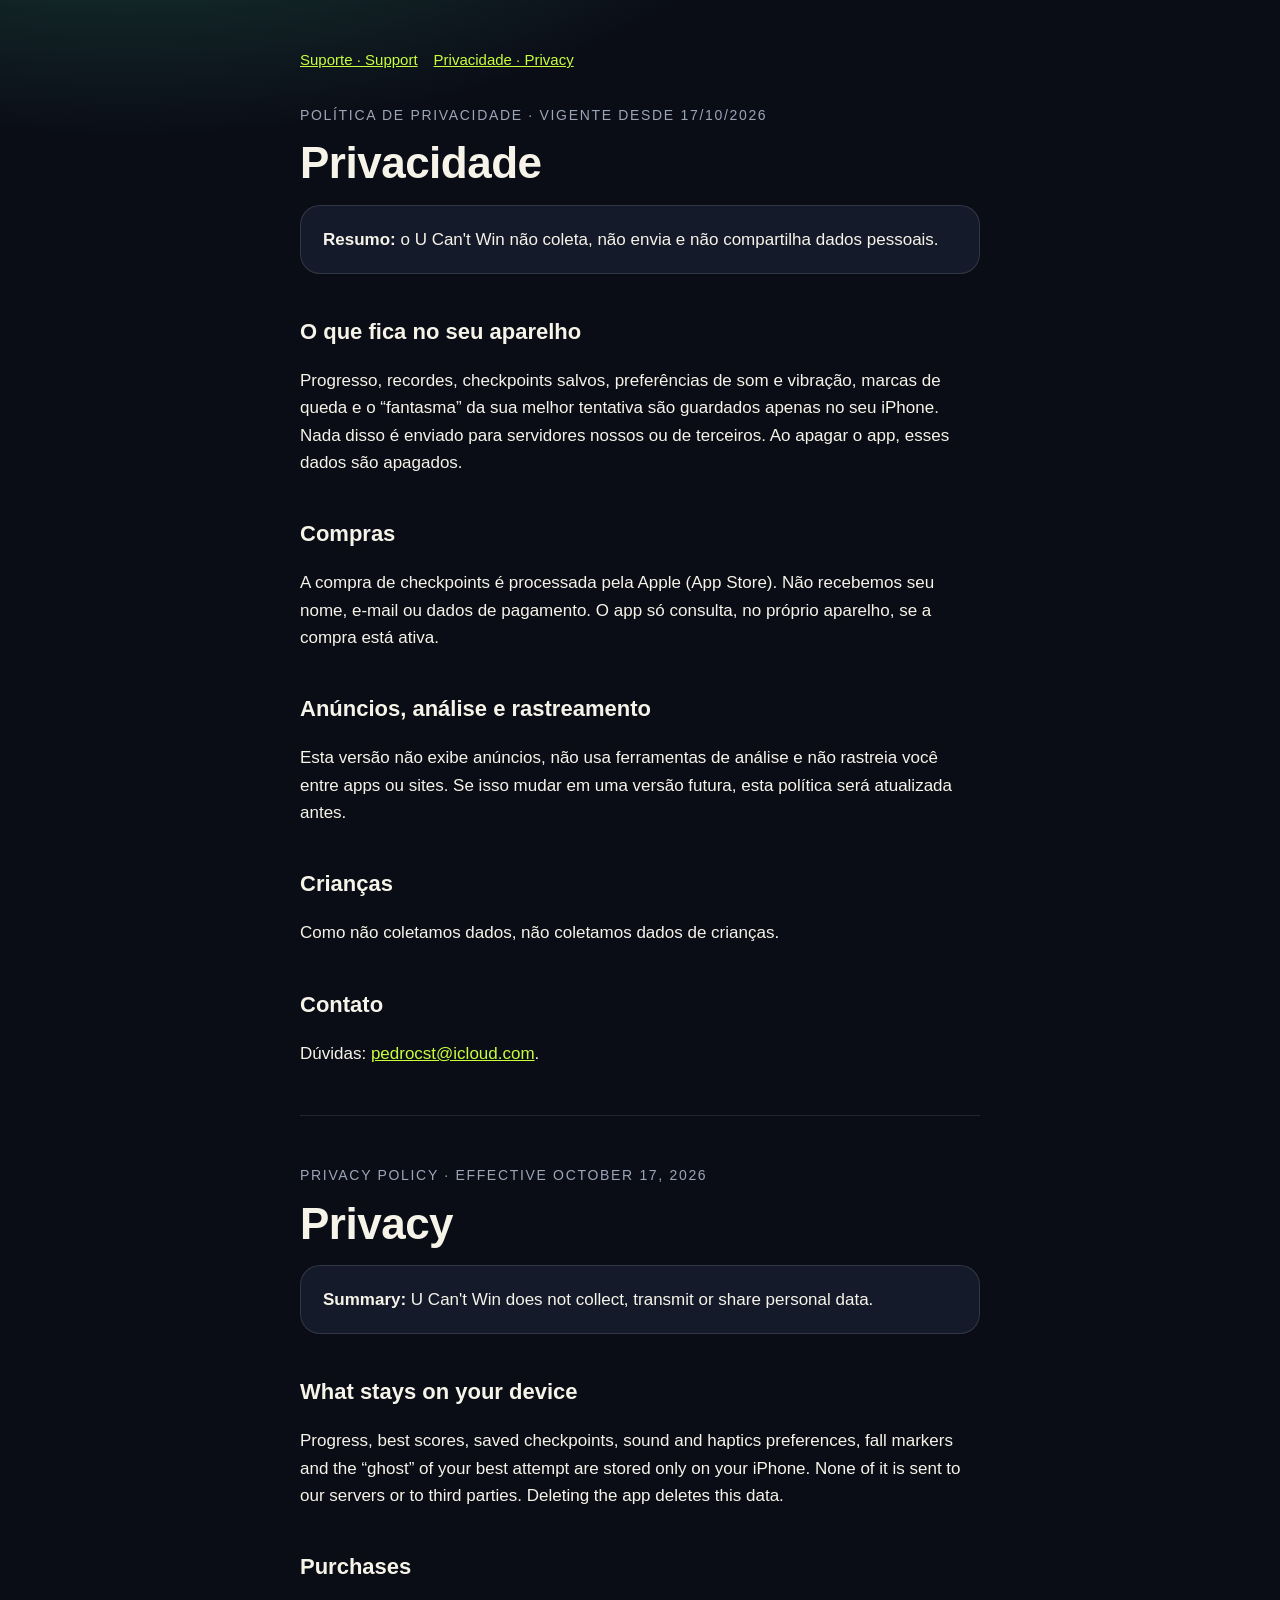
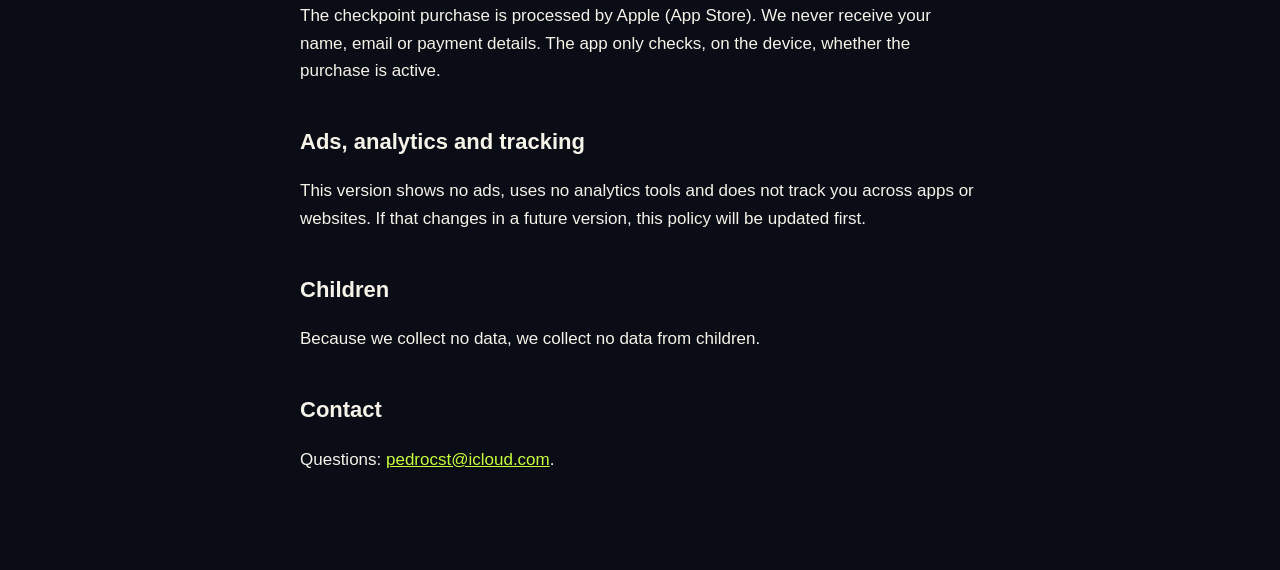
==== privacy.html @ f198347b "Privacy policy and support pages Co-Authored-By: Claude Opus 5.5 <noreply@anthropic.com>" ====
<!doctype html><html lang="pt-BR"><head><meta charset="utf-8"><meta name="viewport" content="width=device-width,initial-scale=1"><title>U Can't Win – Política de Privacidade / Privacy Policy</title><link rel="stylesheet" href="style.css"></head><body><main>
<nav><a href="index.html">Suporte · Support</a><a href="privacy.html">Privacidade · Privacy</a></nav>
<p class="tag">Política de privacidade · vigente desde 17/10/2026</p><h1>Privacidade</h1>
<div class="card"><strong>Resumo:</strong> o U Can't Win não coleta, não envia e não compartilha dados pessoais.</div>
<h2>O que fica no seu aparelho</h2><p>Progresso, recordes, checkpoints salvos, preferências de som e vibração, marcas de queda e o “fantasma” da sua melhor tentativa são guardados apenas no seu iPhone. Nada disso é enviado para servidores nossos ou de terceiros. Ao apagar o app, esses dados são apagados.</p>
<h2>Compras</h2><p>A compra de checkpoints é processada pela Apple (App Store). Não recebemos seu nome, e-mail ou dados de pagamento. O app só consulta, no próprio aparelho, se a compra está ativa.</p>
<h2>Anúncios, análise e rastreamento</h2><p>Esta versão não exibe anúncios, não usa ferramentas de análise e não rastreia você entre apps ou sites. Se isso mudar em uma versão futura, esta política será atualizada antes.</p>
<h2>Crianças</h2><p>Como não coletamos dados, não coletamos dados de crianças.</p>
<h2>Contato</h2><p>Dúvidas: <a href="mailto:pedrocst@icloud.com">pedrocst@icloud.com</a>.</p>
<hr>
<p class="tag">Privacy policy · effective October 17, 2026</p><h1>Privacy</h1>
<div class="card"><strong>Summary:</strong> U Can't Win does not collect, transmit or share personal data.</div>
<h2>What stays on your device</h2><p>Progress, best scores, saved checkpoints, sound and haptics preferences, fall markers and the “ghost” of your best attempt are stored only on your iPhone. None of it is sent to our servers or to third parties. Deleting the app deletes this data.</p>
<h2>Purchases</h2><p>The checkpoint purchase is processed by Apple (App Store). We never receive your name, email or payment details. The app only checks, on the device, whether the purchase is active.</p>
<h2>Ads, analytics and tracking</h2><p>This version shows no ads, uses no analytics tools and does not track you across apps or websites. If that changes in a future version, this policy will be updated first.</p>
<h2>Children</h2><p>Because we collect no data, we collect no data from children.</p>
<h2>Contact</h2><p>Questions: <a href="mailto:pedrocst@icloud.com">pedrocst@icloud.com</a>.</p>
</main></body></html>
---- style.css ----
:root{--ink:#0A0C16;--panel:#151a2a;--paper:#F6F3E8;--muted:#9CA6B8;--volt:#C8FF3D;--orange:#FF5A2E}
*{box-sizing:border-box}body{margin:0;background:radial-gradient(1200px 600px at 10% -10%,#1d4a40 0,transparent 60%),var(--ink);color:var(--paper);font:17px/1.6 -apple-system,BlinkMacSystemFont,"Segoe UI",Roboto,sans-serif}
main{max-width:720px;margin:0 auto;padding:48px 20px 80px}h1{font-size:44px;line-height:1.05;margin:0 0 8px;letter-spacing:-.5px}h1 span{color:var(--volt)}h2{margin-top:40px;font-size:22px}
.tag{color:var(--muted);font-size:14px;letter-spacing:.12em;text-transform:uppercase}.card{background:var(--panel);border:1px solid #ffffff1f;border-radius:20px;padding:20px 22px;margin:18px 0}
a{color:var(--volt)}nav{display:flex;gap:16px;margin-bottom:32px;font-size:15px}hr{border:0;border-top:1px solid #ffffff1a;margin:48px 0}small{color:var(--muted)}
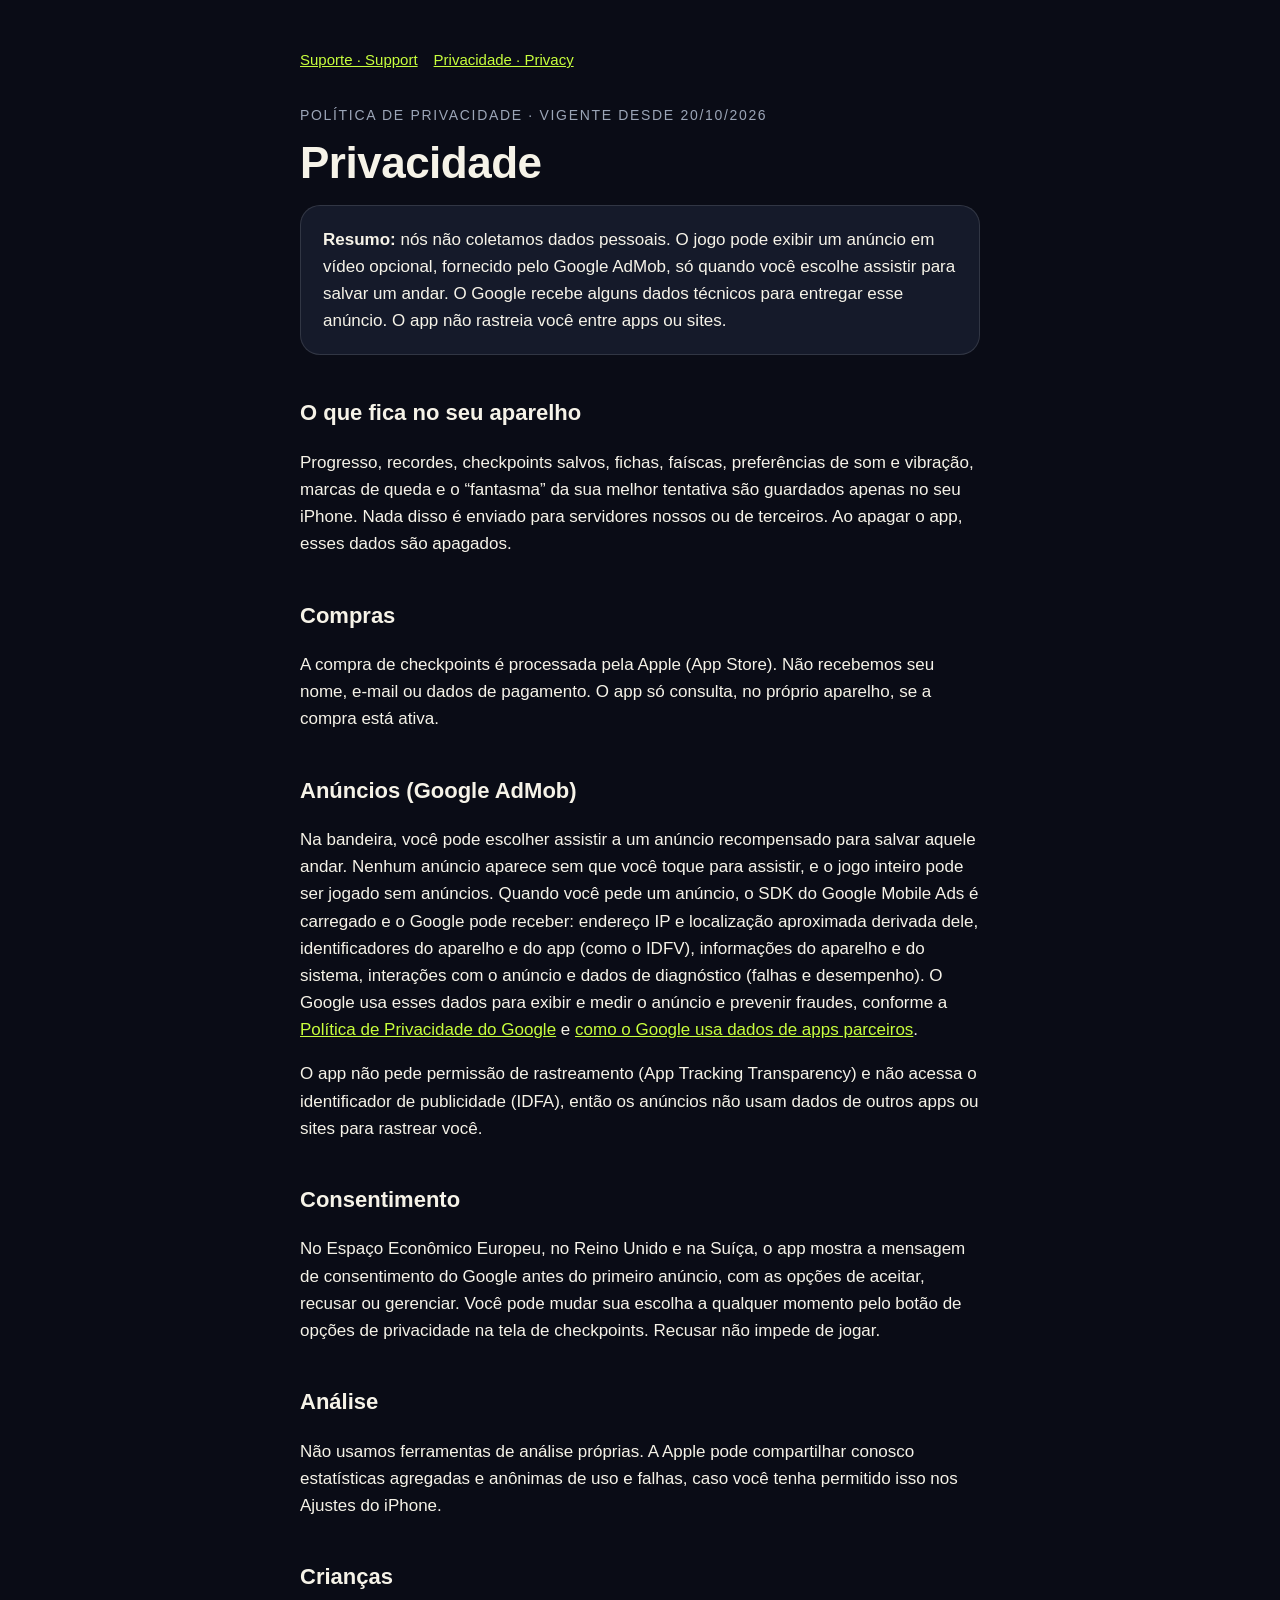
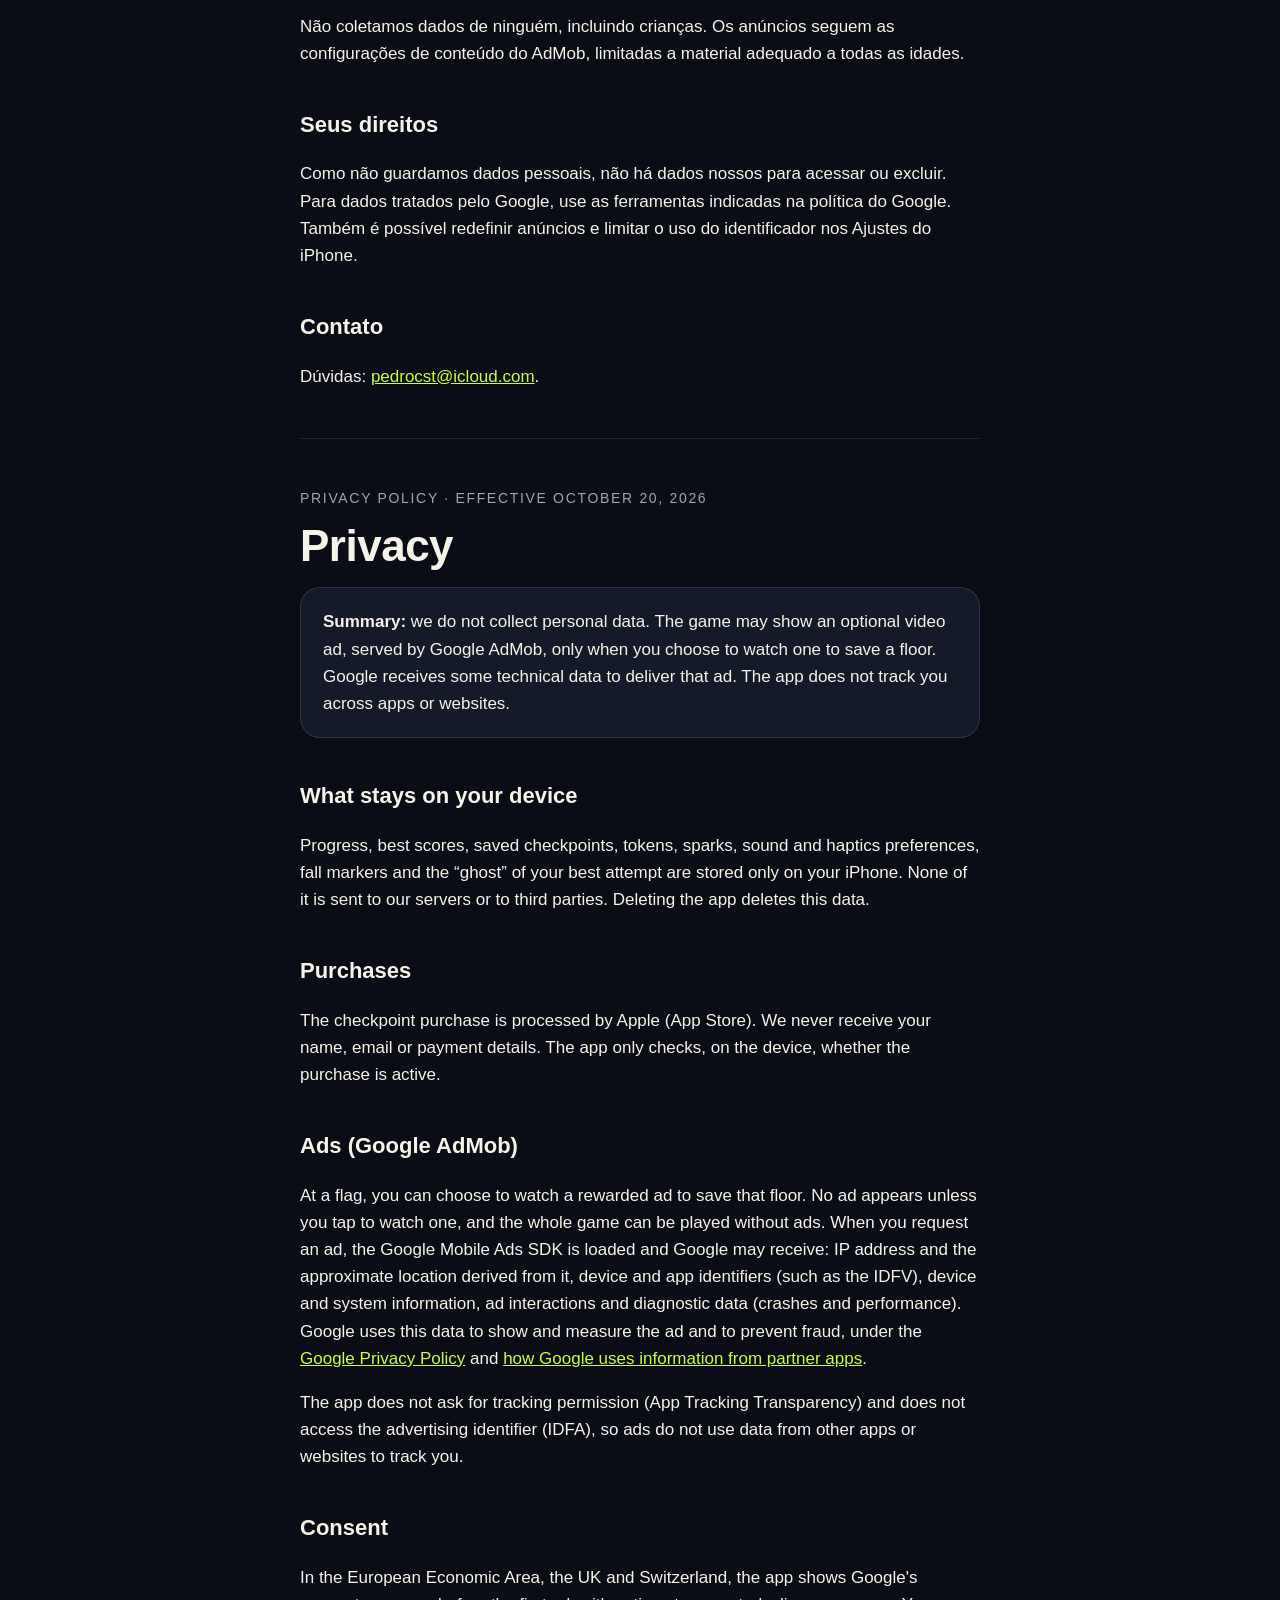
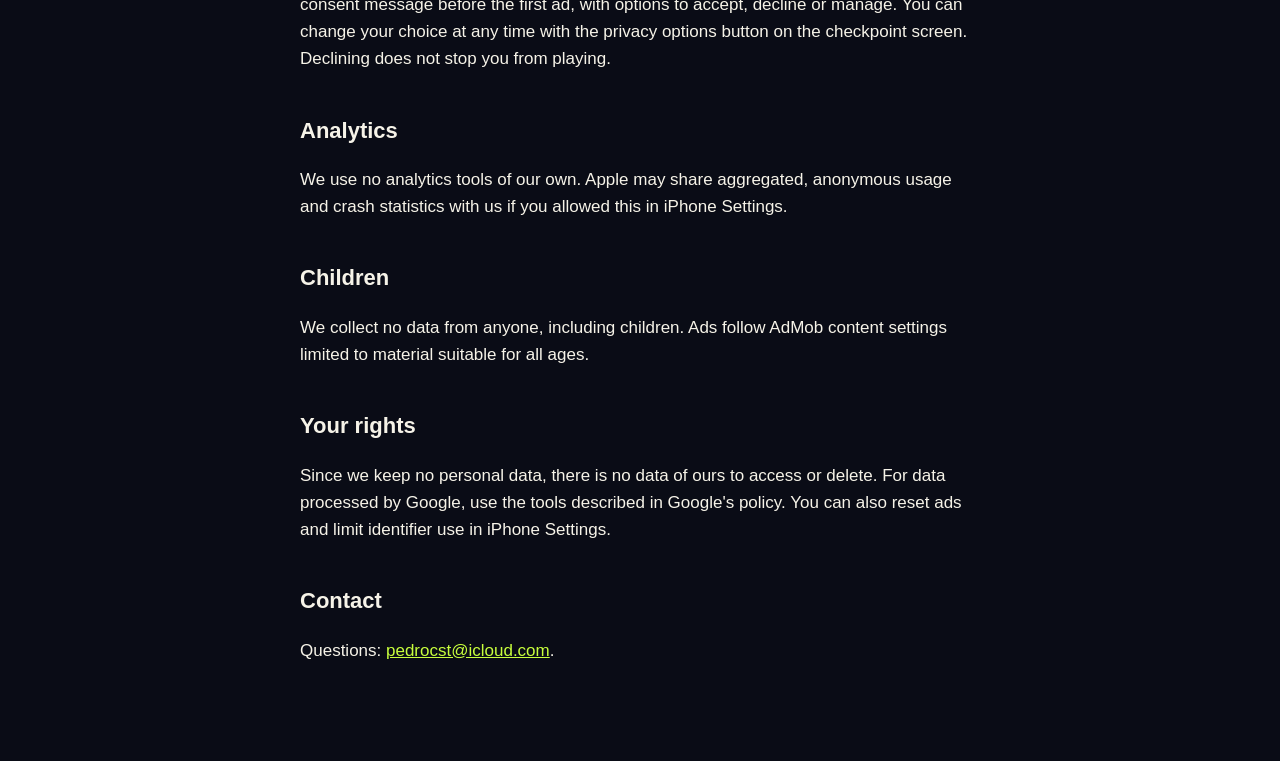
==== commit aafc9d82: "Update privacy policy for optional AdMob rewarded ads Co-Authored-By: Claude Opus 5.5 <noreply@anthr" ====
--- a/privacy.html
+++ b/privacy.html
@@ -1,18 +1,26 @@
 <!doctype html><html lang="pt-BR"><head><meta charset="utf-8"><meta name="viewport" content="width=device-width,initial-scale=1"><title>U Can't Win – Política de Privacidade / Privacy Policy</title><link rel="stylesheet" href="style.css"></head><body><main>
 <nav><a href="index.html">Suporte · Support</a><a href="privacy.html">Privacidade · Privacy</a></nav>
-<p class="tag">Política de privacidade · vigente desde 17/10/2026</p><h1>Privacidade</h1>
-<div class="card"><strong>Resumo:</strong> o U Can't Win não coleta, não envia e não compartilha dados pessoais.</div>
-<h2>O que fica no seu aparelho</h2><p>Progresso, recordes, checkpoints salvos, preferências de som e vibração, marcas de queda e o “fantasma” da sua melhor tentativa são guardados apenas no seu iPhone. Nada disso é enviado para servidores nossos ou de terceiros. Ao apagar o app, esses dados são apagados.</p>
+<p class="tag">Política de privacidade · vigente desde 20/10/2026</p><h1>Privacidade</h1>
+<div class="card"><strong>Resumo:</strong> nós não coletamos dados pessoais. O jogo pode exibir um anúncio em vídeo opcional, fornecido pelo Google AdMob, só quando você escolhe assistir para salvar um andar. O Google recebe alguns dados técnicos para entregar esse anúncio. O app não rastreia você entre apps ou sites.</div>
+<h2>O que fica no seu aparelho</h2><p>Progresso, recordes, checkpoints salvos, fichas, faíscas, preferências de som e vibração, marcas de queda e o “fantasma” da sua melhor tentativa são guardados apenas no seu iPhone. Nada disso é enviado para servidores nossos ou de terceiros. Ao apagar o app, esses dados são apagados.</p>
 <h2>Compras</h2><p>A compra de checkpoints é processada pela Apple (App Store). Não recebemos seu nome, e-mail ou dados de pagamento. O app só consulta, no próprio aparelho, se a compra está ativa.</p>
-<h2>Anúncios, análise e rastreamento</h2><p>Esta versão não exibe anúncios, não usa ferramentas de análise e não rastreia você entre apps ou sites. Se isso mudar em uma versão futura, esta política será atualizada antes.</p>
-<h2>Crianças</h2><p>Como não coletamos dados, não coletamos dados de crianças.</p>
+<h2>Anúncios (Google AdMob)</h2><p>Na bandeira, você pode escolher assistir a um anúncio recompensado para salvar aquele andar. Nenhum anúncio aparece sem que você toque para assistir, e o jogo inteiro pode ser jogado sem anúncios. Quando você pede um anúncio, o SDK do Google Mobile Ads é carregado e o Google pode receber: endereço IP e localização aproximada derivada dele, identificadores do aparelho e do app (como o IDFV), informações do aparelho e do sistema, interações com o anúncio e dados de diagnóstico (falhas e desempenho). O Google usa esses dados para exibir e medir o anúncio e prevenir fraudes, conforme a <a href="https://policies.google.com/privacy">Política de Privacidade do Google</a> e <a href="https://policies.google.com/technologies/partner-sites">como o Google usa dados de apps parceiros</a>.</p>
+<p>O app não pede permissão de rastreamento (App Tracking Transparency) e não acessa o identificador de publicidade (IDFA), então os anúncios não usam dados de outros apps ou sites para rastrear você.</p>
+<h2>Consentimento</h2><p>No Espaço Econômico Europeu, no Reino Unido e na Suíça, o app mostra a mensagem de consentimento do Google antes do primeiro anúncio, com as opções de aceitar, recusar ou gerenciar. Você pode mudar sua escolha a qualquer momento pelo botão de opções de privacidade na tela de checkpoints. Recusar não impede de jogar.</p>
+<h2>Análise</h2><p>Não usamos ferramentas de análise próprias. A Apple pode compartilhar conosco estatísticas agregadas e anônimas de uso e falhas, caso você tenha permitido isso nos Ajustes do iPhone.</p>
+<h2>Crianças</h2><p>Não coletamos dados de ninguém, incluindo crianças. Os anúncios seguem as configurações de conteúdo do AdMob, limitadas a material adequado a todas as idades.</p>
+<h2>Seus direitos</h2><p>Como não guardamos dados pessoais, não há dados nossos para acessar ou excluir. Para dados tratados pelo Google, use as ferramentas indicadas na política do Google. Também é possível redefinir anúncios e limitar o uso do identificador nos Ajustes do iPhone.</p>
 <h2>Contato</h2><p>Dúvidas: <a href="mailto:pedrocst@icloud.com">pedrocst@icloud.com</a>.</p>
 <hr>
-<p class="tag">Privacy policy · effective October 17, 2026</p><h1>Privacy</h1>
-<div class="card"><strong>Summary:</strong> U Can't Win does not collect, transmit or share personal data.</div>
-<h2>What stays on your device</h2><p>Progress, best scores, saved checkpoints, sound and haptics preferences, fall markers and the “ghost” of your best attempt are stored only on your iPhone. None of it is sent to our servers or to third parties. Deleting the app deletes this data.</p>
+<p class="tag">Privacy policy · effective October 20, 2026</p><h1>Privacy</h1>
+<div class="card"><strong>Summary:</strong> we do not collect personal data. The game may show an optional video ad, served by Google AdMob, only when you choose to watch one to save a floor. Google receives some technical data to deliver that ad. The app does not track you across apps or websites.</div>
+<h2>What stays on your device</h2><p>Progress, best scores, saved checkpoints, tokens, sparks, sound and haptics preferences, fall markers and the “ghost” of your best attempt are stored only on your iPhone. None of it is sent to our servers or to third parties. Deleting the app deletes this data.</p>
 <h2>Purchases</h2><p>The checkpoint purchase is processed by Apple (App Store). We never receive your name, email or payment details. The app only checks, on the device, whether the purchase is active.</p>
-<h2>Ads, analytics and tracking</h2><p>This version shows no ads, uses no analytics tools and does not track you across apps or websites. If that changes in a future version, this policy will be updated first.</p>
-<h2>Children</h2><p>Because we collect no data, we collect no data from children.</p>
+<h2>Ads (Google AdMob)</h2><p>At a flag, you can choose to watch a rewarded ad to save that floor. No ad appears unless you tap to watch one, and the whole game can be played without ads. When you request an ad, the Google Mobile Ads SDK is loaded and Google may receive: IP address and the approximate location derived from it, device and app identifiers (such as the IDFV), device and system information, ad interactions and diagnostic data (crashes and performance). Google uses this data to show and measure the ad and to prevent fraud, under the <a href="https://policies.google.com/privacy">Google Privacy Policy</a> and <a href="https://policies.google.com/technologies/partner-sites">how Google uses information from partner apps</a>.</p>
+<p>The app does not ask for tracking permission (App Tracking Transparency) and does not access the advertising identifier (IDFA), so ads do not use data from other apps or websites to track you.</p>
+<h2>Consent</h2><p>In the European Economic Area, the UK and Switzerland, the app shows Google's consent message before the first ad, with options to accept, decline or manage. You can change your choice at any time with the privacy options button on the checkpoint screen. Declining does not stop you from playing.</p>
+<h2>Analytics</h2><p>We use no analytics tools of our own. Apple may share aggregated, anonymous usage and crash statistics with us if you allowed this in iPhone Settings.</p>
+<h2>Children</h2><p>We collect no data from anyone, including children. Ads follow AdMob content settings limited to material suitable for all ages.</p>
+<h2>Your rights</h2><p>Since we keep no personal data, there is no data of ours to access or delete. For data processed by Google, use the tools described in Google's policy. You can also reset ads and limit identifier use in iPhone Settings.</p>
 <h2>Contact</h2><p>Questions: <a href="mailto:pedrocst@icloud.com">pedrocst@icloud.com</a>.</p>
 </main></body></html>
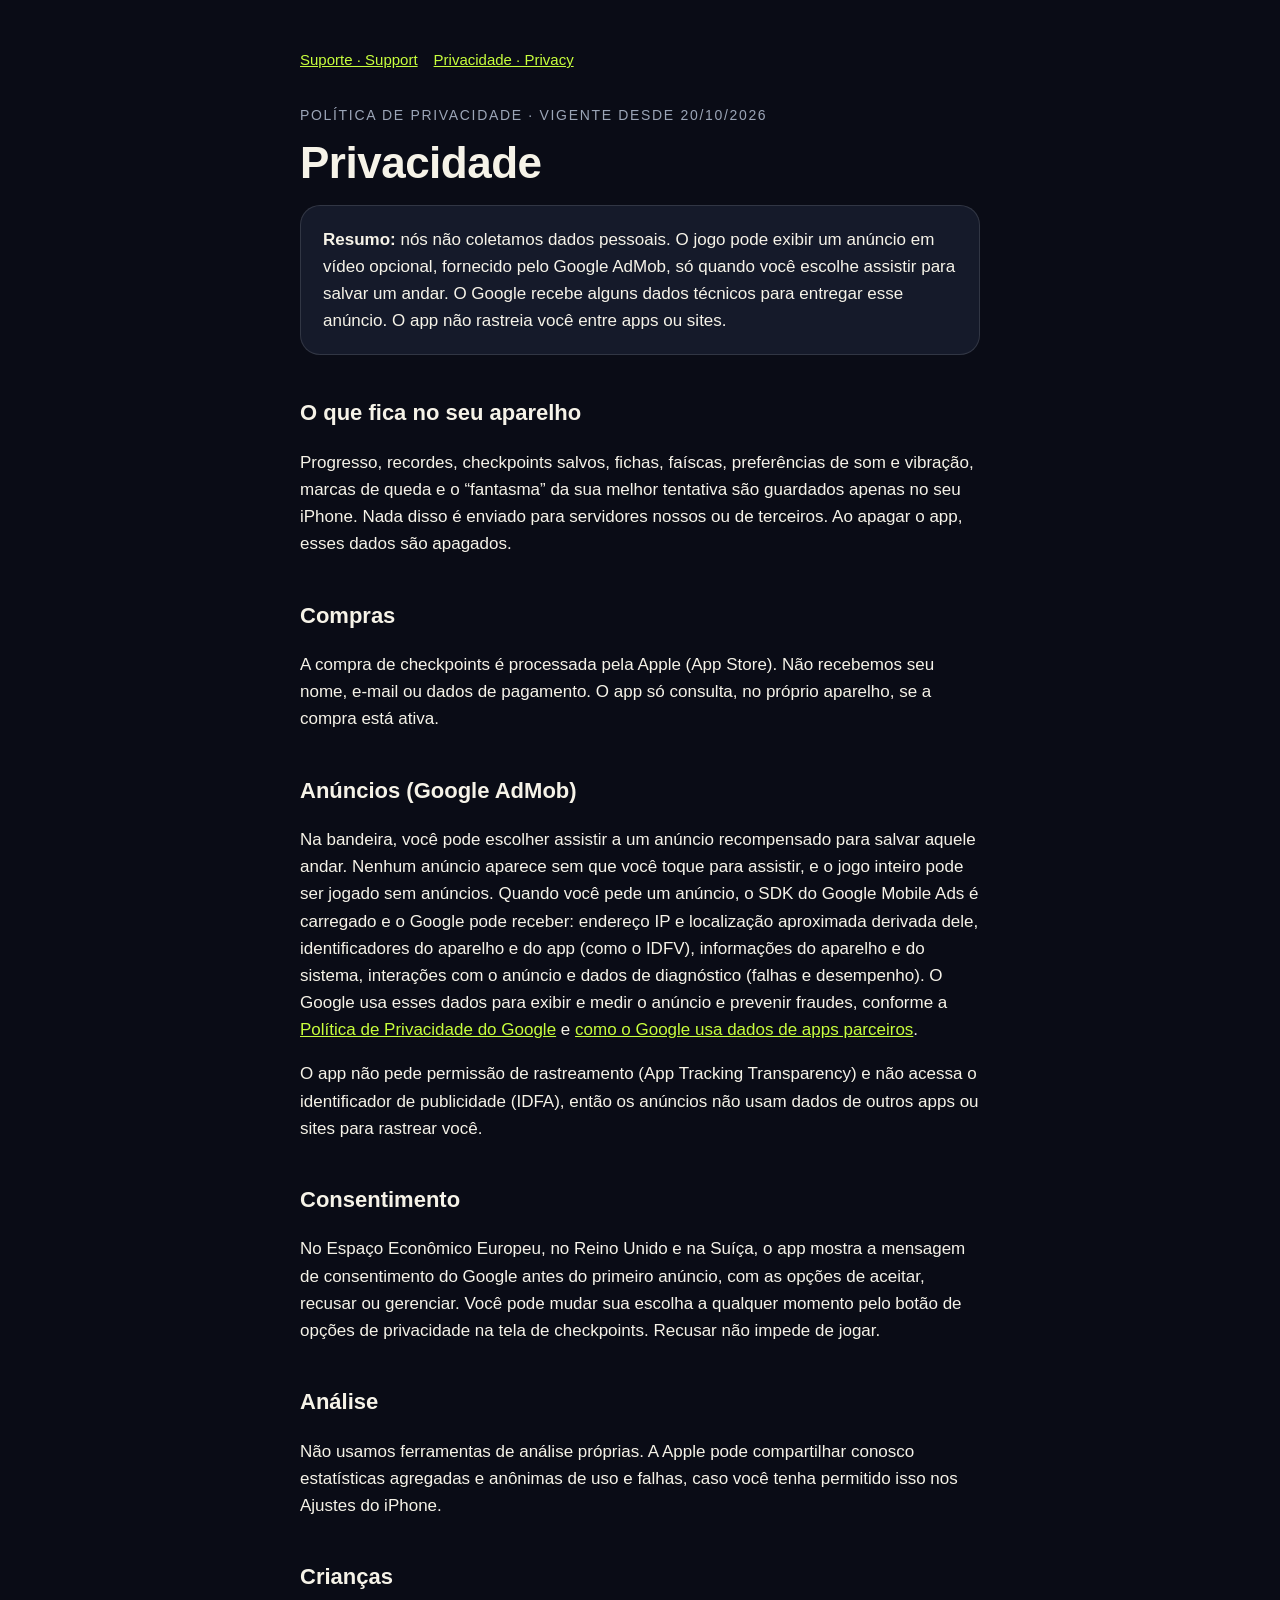
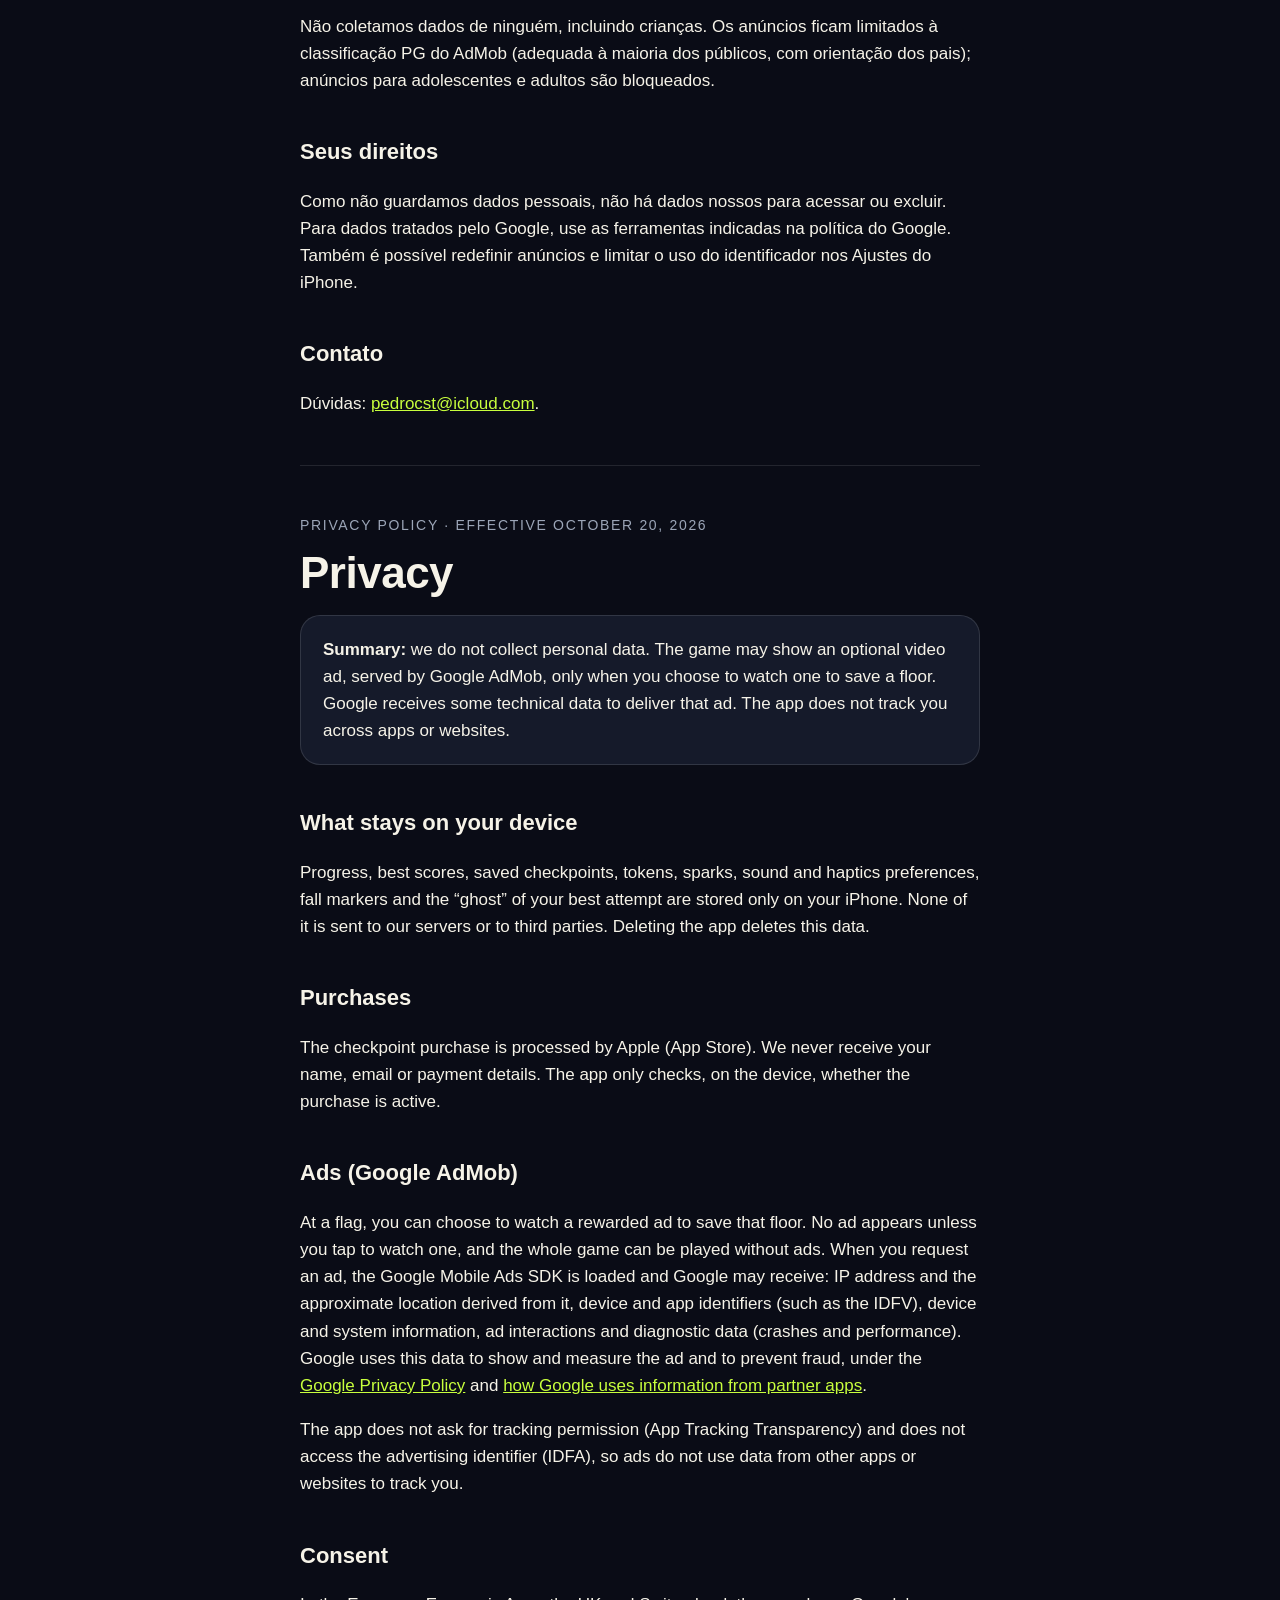
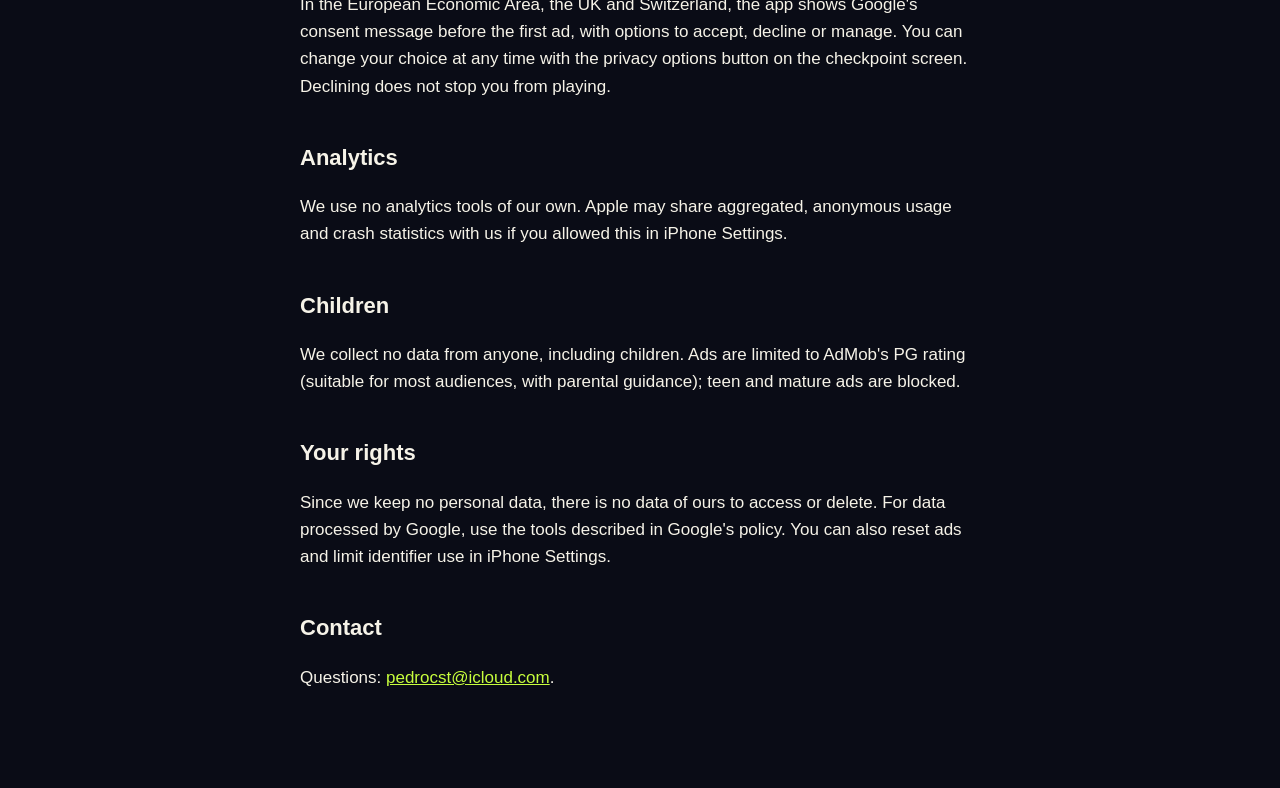
==== commit 0559c1eb: "Privacy policy: ads capped at AdMob PG rating Co-Authored-By: Claude Opus 5.5 <noreply@anthropic.com" ====
--- a/privacy.html
+++ b/privacy.html
@@ -8,7 +8,7 @@
 <p>O app não pede permissão de rastreamento (App Tracking Transparency) e não acessa o identificador de publicidade (IDFA), então os anúncios não usam dados de outros apps ou sites para rastrear você.</p>
 <h2>Consentimento</h2><p>No Espaço Econômico Europeu, no Reino Unido e na Suíça, o app mostra a mensagem de consentimento do Google antes do primeiro anúncio, com as opções de aceitar, recusar ou gerenciar. Você pode mudar sua escolha a qualquer momento pelo botão de opções de privacidade na tela de checkpoints. Recusar não impede de jogar.</p>
 <h2>Análise</h2><p>Não usamos ferramentas de análise próprias. A Apple pode compartilhar conosco estatísticas agregadas e anônimas de uso e falhas, caso você tenha permitido isso nos Ajustes do iPhone.</p>
-<h2>Crianças</h2><p>Não coletamos dados de ninguém, incluindo crianças. Os anúncios seguem as configurações de conteúdo do AdMob, limitadas a material adequado a todas as idades.</p>
+<h2>Crianças</h2><p>Não coletamos dados de ninguém, incluindo crianças. Os anúncios ficam limitados à classificação PG do AdMob (adequada à maioria dos públicos, com orientação dos pais); anúncios para adolescentes e adultos são bloqueados.</p>
 <h2>Seus direitos</h2><p>Como não guardamos dados pessoais, não há dados nossos para acessar ou excluir. Para dados tratados pelo Google, use as ferramentas indicadas na política do Google. Também é possível redefinir anúncios e limitar o uso do identificador nos Ajustes do iPhone.</p>
 <h2>Contato</h2><p>Dúvidas: <a href="mailto:pedrocst@icloud.com">pedrocst@icloud.com</a>.</p>
 <hr>
@@ -20,7 +20,7 @@
 <p>The app does not ask for tracking permission (App Tracking Transparency) and does not access the advertising identifier (IDFA), so ads do not use data from other apps or websites to track you.</p>
 <h2>Consent</h2><p>In the European Economic Area, the UK and Switzerland, the app shows Google's consent message before the first ad, with options to accept, decline or manage. You can change your choice at any time with the privacy options button on the checkpoint screen. Declining does not stop you from playing.</p>
 <h2>Analytics</h2><p>We use no analytics tools of our own. Apple may share aggregated, anonymous usage and crash statistics with us if you allowed this in iPhone Settings.</p>
-<h2>Children</h2><p>We collect no data from anyone, including children. Ads follow AdMob content settings limited to material suitable for all ages.</p>
+<h2>Children</h2><p>We collect no data from anyone, including children. Ads are limited to AdMob's PG rating (suitable for most audiences, with parental guidance); teen and mature ads are blocked.</p>
 <h2>Your rights</h2><p>Since we keep no personal data, there is no data of ours to access or delete. For data processed by Google, use the tools described in Google's policy. You can also reset ads and limit identifier use in iPhone Settings.</p>
 <h2>Contact</h2><p>Questions: <a href="mailto:pedrocst@icloud.com">pedrocst@icloud.com</a>.</p>
 </main></body></html>
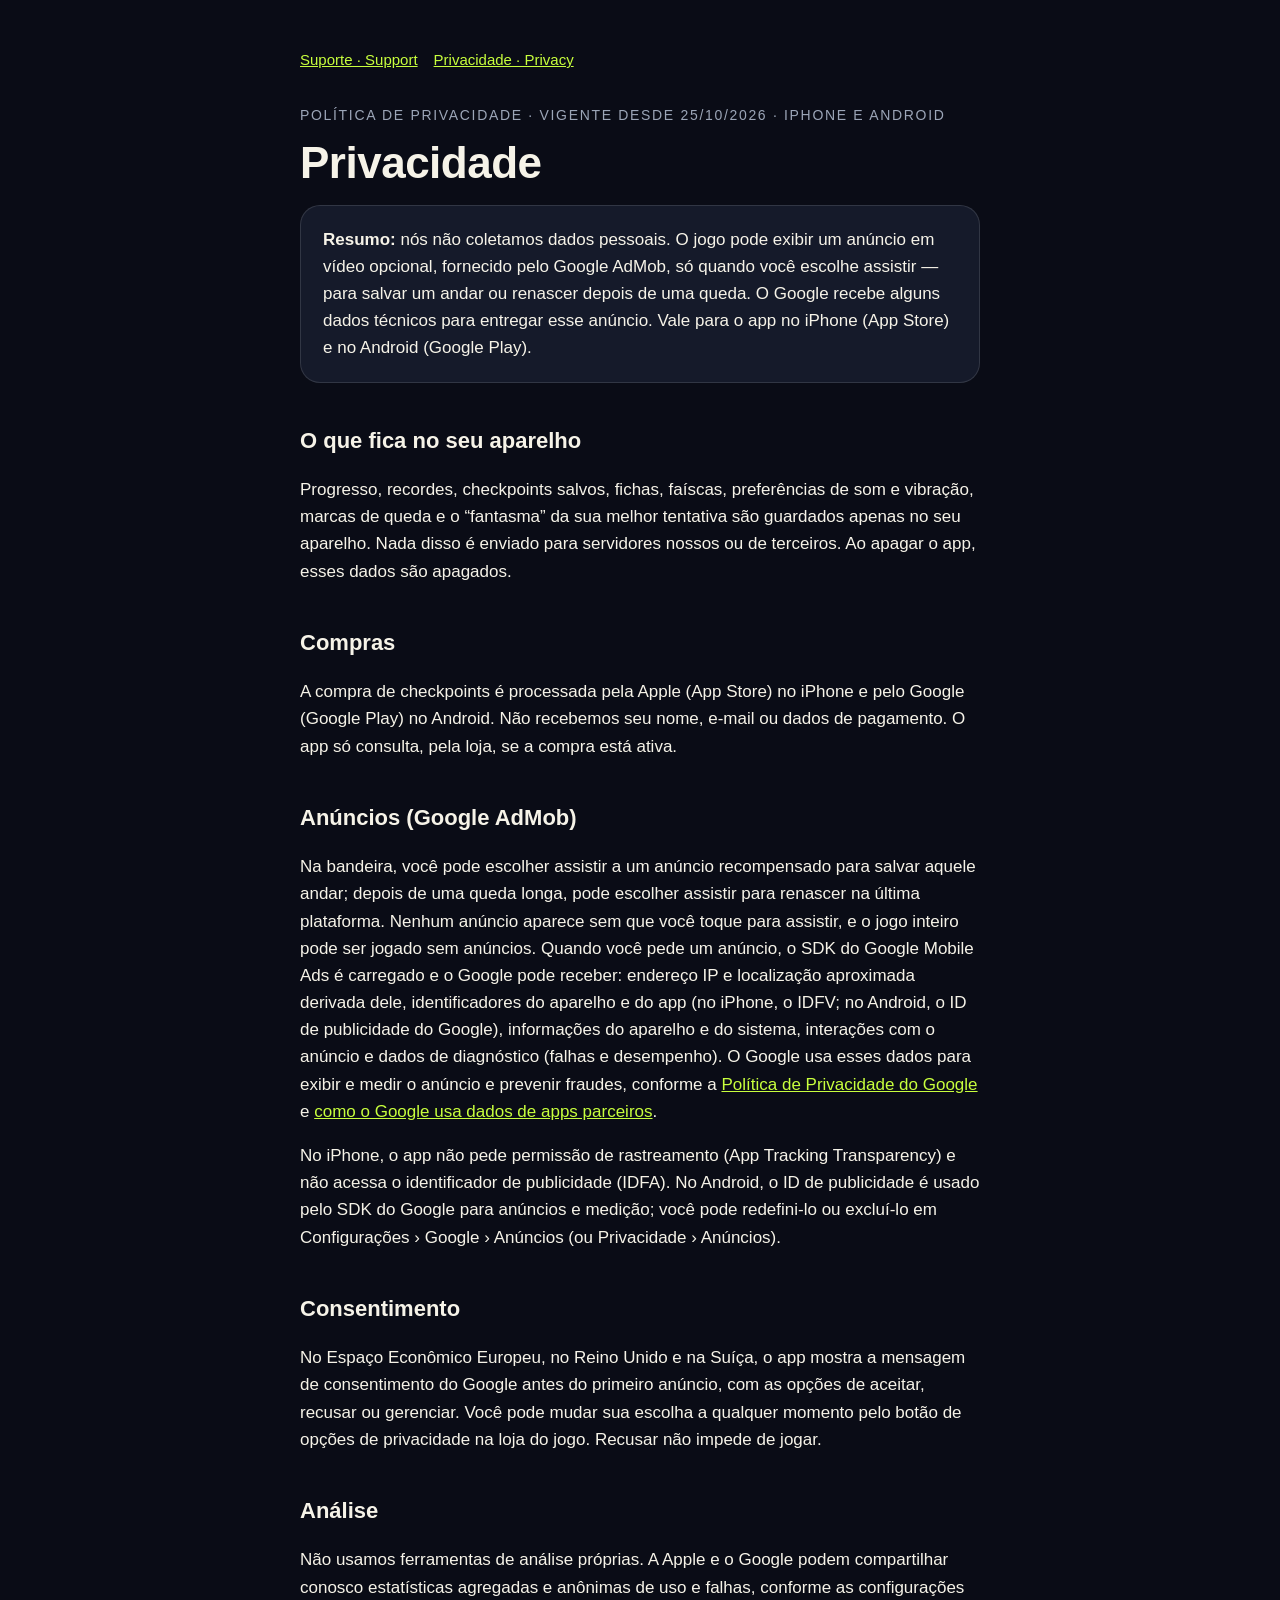
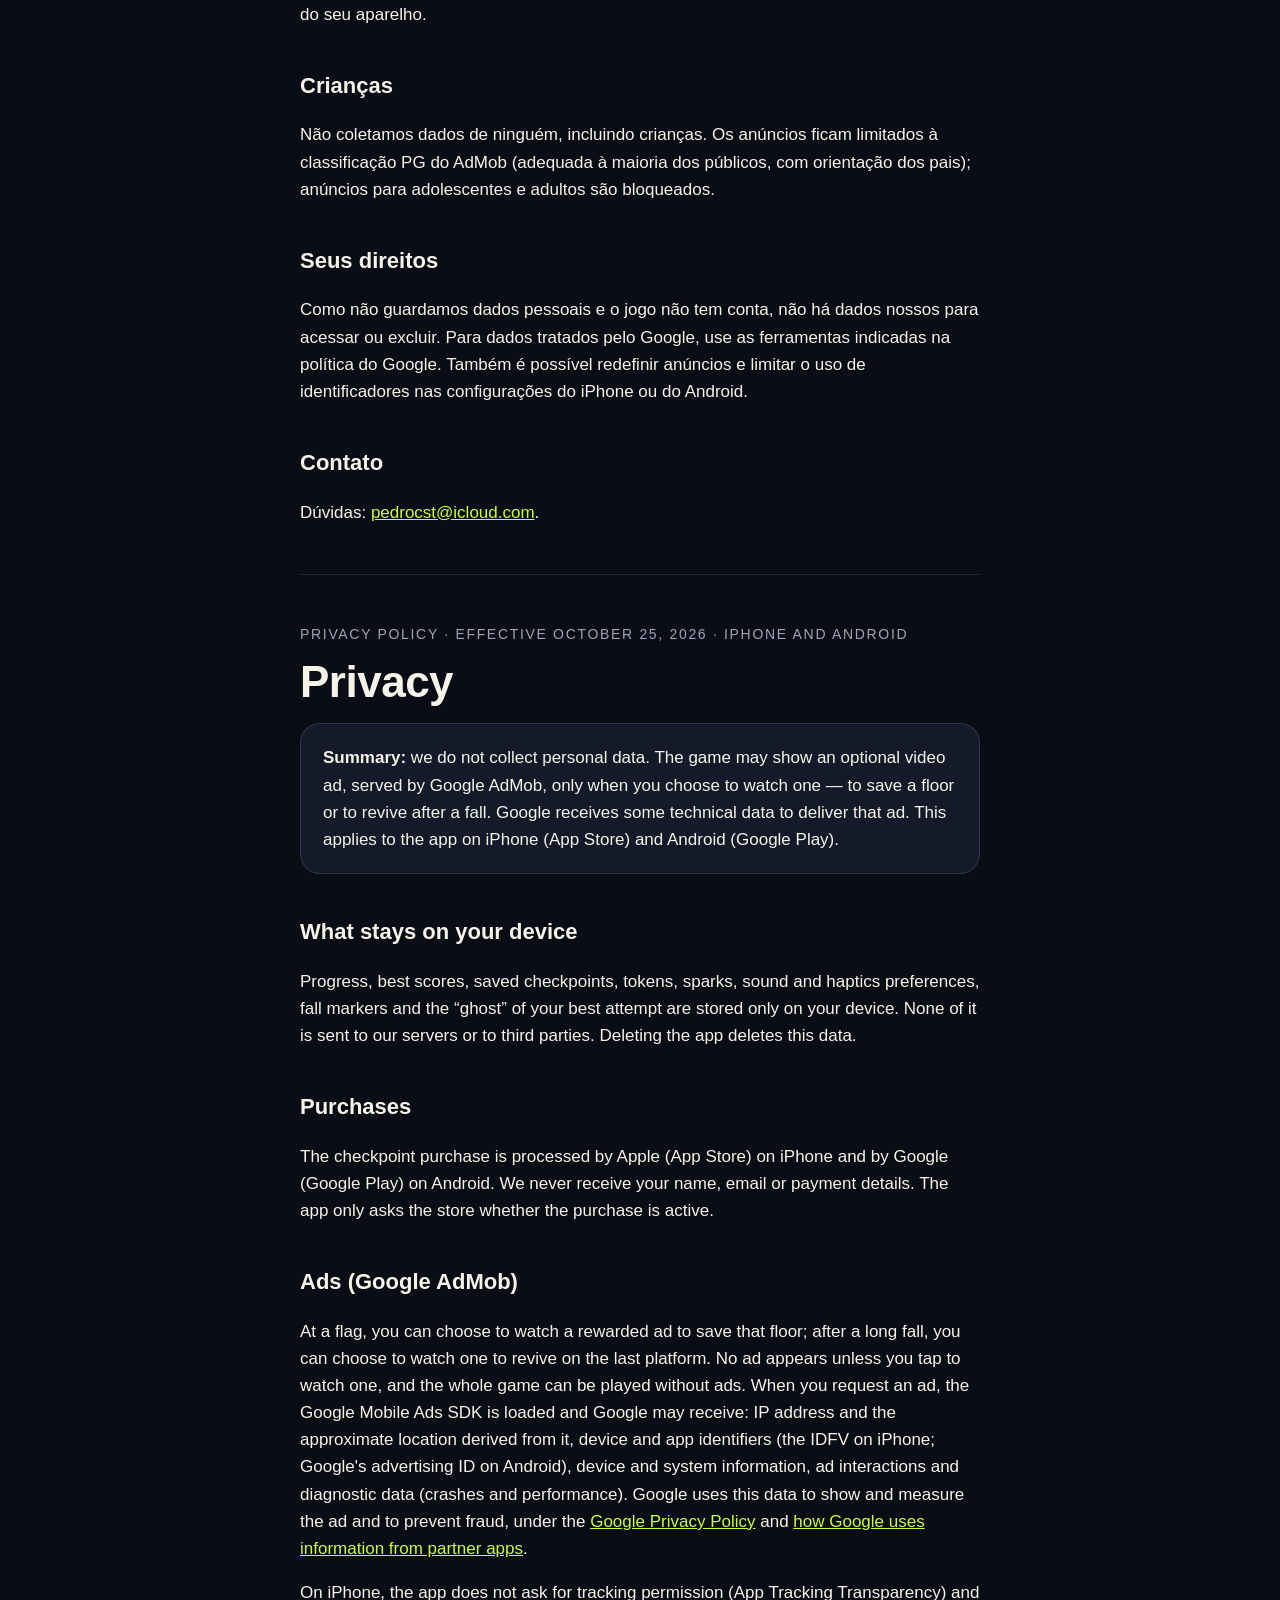
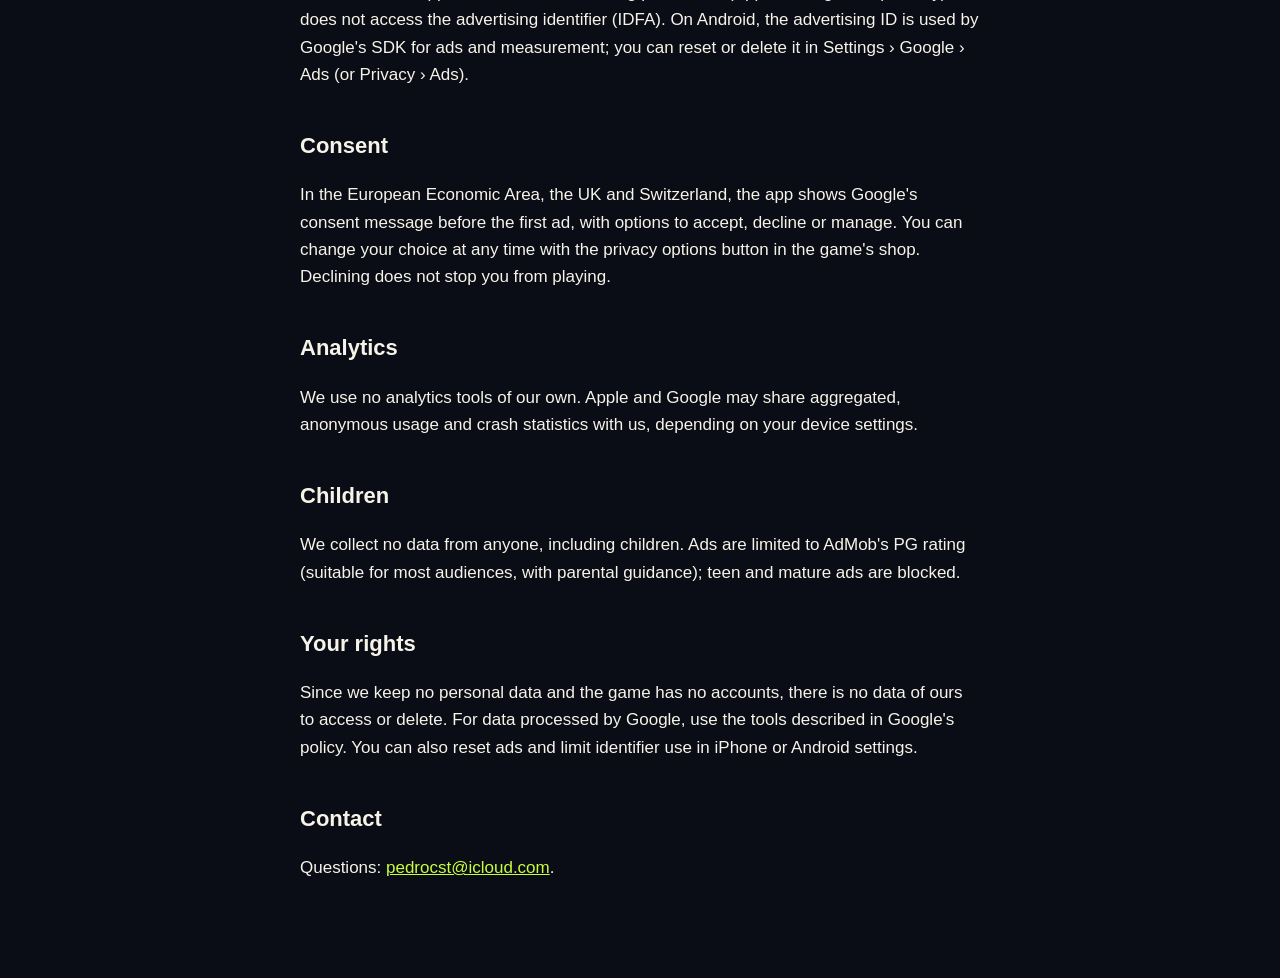
==== commit ec976097: "Privacy policy covers the Android app (Google Play, advertising ID, revive ad) Co-Authored-By: Claud" ====
--- a/privacy.html
+++ b/privacy.html
@@ -1,26 +1,26 @@
 <!doctype html><html lang="pt-BR"><head><meta charset="utf-8"><meta name="viewport" content="width=device-width,initial-scale=1"><title>U Can't Win – Política de Privacidade / Privacy Policy</title><link rel="stylesheet" href="style.css"></head><body><main>
 <nav><a href="index.html">Suporte · Support</a><a href="privacy.html">Privacidade · Privacy</a></nav>
-<p class="tag">Política de privacidade · vigente desde 20/10/2026</p><h1>Privacidade</h1>
-<div class="card"><strong>Resumo:</strong> nós não coletamos dados pessoais. O jogo pode exibir um anúncio em vídeo opcional, fornecido pelo Google AdMob, só quando você escolhe assistir para salvar um andar. O Google recebe alguns dados técnicos para entregar esse anúncio. O app não rastreia você entre apps ou sites.</div>
-<h2>O que fica no seu aparelho</h2><p>Progresso, recordes, checkpoints salvos, fichas, faíscas, preferências de som e vibração, marcas de queda e o “fantasma” da sua melhor tentativa são guardados apenas no seu iPhone. Nada disso é enviado para servidores nossos ou de terceiros. Ao apagar o app, esses dados são apagados.</p>
-<h2>Compras</h2><p>A compra de checkpoints é processada pela Apple (App Store). Não recebemos seu nome, e-mail ou dados de pagamento. O app só consulta, no próprio aparelho, se a compra está ativa.</p>
-<h2>Anúncios (Google AdMob)</h2><p>Na bandeira, você pode escolher assistir a um anúncio recompensado para salvar aquele andar. Nenhum anúncio aparece sem que você toque para assistir, e o jogo inteiro pode ser jogado sem anúncios. Quando você pede um anúncio, o SDK do Google Mobile Ads é carregado e o Google pode receber: endereço IP e localização aproximada derivada dele, identificadores do aparelho e do app (como o IDFV), informações do aparelho e do sistema, interações com o anúncio e dados de diagnóstico (falhas e desempenho). O Google usa esses dados para exibir e medir o anúncio e prevenir fraudes, conforme a <a href="https://policies.google.com/privacy">Política de Privacidade do Google</a> e <a href="https://policies.google.com/technologies/partner-sites">como o Google usa dados de apps parceiros</a>.</p>
-<p>O app não pede permissão de rastreamento (App Tracking Transparency) e não acessa o identificador de publicidade (IDFA), então os anúncios não usam dados de outros apps ou sites para rastrear você.</p>
-<h2>Consentimento</h2><p>No Espaço Econômico Europeu, no Reino Unido e na Suíça, o app mostra a mensagem de consentimento do Google antes do primeiro anúncio, com as opções de aceitar, recusar ou gerenciar. Você pode mudar sua escolha a qualquer momento pelo botão de opções de privacidade na tela de checkpoints. Recusar não impede de jogar.</p>
-<h2>Análise</h2><p>Não usamos ferramentas de análise próprias. A Apple pode compartilhar conosco estatísticas agregadas e anônimas de uso e falhas, caso você tenha permitido isso nos Ajustes do iPhone.</p>
+<p class="tag">Política de privacidade · vigente desde 25/10/2026 · iPhone e Android</p><h1>Privacidade</h1>
+<div class="card"><strong>Resumo:</strong> nós não coletamos dados pessoais. O jogo pode exibir um anúncio em vídeo opcional, fornecido pelo Google AdMob, só quando você escolhe assistir — para salvar um andar ou renascer depois de uma queda. O Google recebe alguns dados técnicos para entregar esse anúncio. Vale para o app no iPhone (App Store) e no Android (Google Play).</div>
+<h2>O que fica no seu aparelho</h2><p>Progresso, recordes, checkpoints salvos, fichas, faíscas, preferências de som e vibração, marcas de queda e o “fantasma” da sua melhor tentativa são guardados apenas no seu aparelho. Nada disso é enviado para servidores nossos ou de terceiros. Ao apagar o app, esses dados são apagados.</p>
+<h2>Compras</h2><p>A compra de checkpoints é processada pela Apple (App Store) no iPhone e pelo Google (Google Play) no Android. Não recebemos seu nome, e-mail ou dados de pagamento. O app só consulta, pela loja, se a compra está ativa.</p>
+<h2>Anúncios (Google AdMob)</h2><p>Na bandeira, você pode escolher assistir a um anúncio recompensado para salvar aquele andar; depois de uma queda longa, pode escolher assistir para renascer na última plataforma. Nenhum anúncio aparece sem que você toque para assistir, e o jogo inteiro pode ser jogado sem anúncios. Quando você pede um anúncio, o SDK do Google Mobile Ads é carregado e o Google pode receber: endereço IP e localização aproximada derivada dele, identificadores do aparelho e do app (no iPhone, o IDFV; no Android, o ID de publicidade do Google), informações do aparelho e do sistema, interações com o anúncio e dados de diagnóstico (falhas e desempenho). O Google usa esses dados para exibir e medir o anúncio e prevenir fraudes, conforme a <a href="https://policies.google.com/privacy">Política de Privacidade do Google</a> e <a href="https://policies.google.com/technologies/partner-sites">como o Google usa dados de apps parceiros</a>.</p>
+<p>No iPhone, o app não pede permissão de rastreamento (App Tracking Transparency) e não acessa o identificador de publicidade (IDFA). No Android, o ID de publicidade é usado pelo SDK do Google para anúncios e medição; você pode redefini-lo ou excluí-lo em Configurações › Google › Anúncios (ou Privacidade › Anúncios).</p>
+<h2>Consentimento</h2><p>No Espaço Econômico Europeu, no Reino Unido e na Suíça, o app mostra a mensagem de consentimento do Google antes do primeiro anúncio, com as opções de aceitar, recusar ou gerenciar. Você pode mudar sua escolha a qualquer momento pelo botão de opções de privacidade na loja do jogo. Recusar não impede de jogar.</p>
+<h2>Análise</h2><p>Não usamos ferramentas de análise próprias. A Apple e o Google podem compartilhar conosco estatísticas agregadas e anônimas de uso e falhas, conforme as configurações do seu aparelho.</p>
 <h2>Crianças</h2><p>Não coletamos dados de ninguém, incluindo crianças. Os anúncios ficam limitados à classificação PG do AdMob (adequada à maioria dos públicos, com orientação dos pais); anúncios para adolescentes e adultos são bloqueados.</p>
-<h2>Seus direitos</h2><p>Como não guardamos dados pessoais, não há dados nossos para acessar ou excluir. Para dados tratados pelo Google, use as ferramentas indicadas na política do Google. Também é possível redefinir anúncios e limitar o uso do identificador nos Ajustes do iPhone.</p>
+<h2>Seus direitos</h2><p>Como não guardamos dados pessoais e o jogo não tem conta, não há dados nossos para acessar ou excluir. Para dados tratados pelo Google, use as ferramentas indicadas na política do Google. Também é possível redefinir anúncios e limitar o uso de identificadores nas configurações do iPhone ou do Android.</p>
 <h2>Contato</h2><p>Dúvidas: <a href="mailto:pedrocst@icloud.com">pedrocst@icloud.com</a>.</p>
 <hr>
-<p class="tag">Privacy policy · effective October 20, 2026</p><h1>Privacy</h1>
-<div class="card"><strong>Summary:</strong> we do not collect personal data. The game may show an optional video ad, served by Google AdMob, only when you choose to watch one to save a floor. Google receives some technical data to deliver that ad. The app does not track you across apps or websites.</div>
-<h2>What stays on your device</h2><p>Progress, best scores, saved checkpoints, tokens, sparks, sound and haptics preferences, fall markers and the “ghost” of your best attempt are stored only on your iPhone. None of it is sent to our servers or to third parties. Deleting the app deletes this data.</p>
-<h2>Purchases</h2><p>The checkpoint purchase is processed by Apple (App Store). We never receive your name, email or payment details. The app only checks, on the device, whether the purchase is active.</p>
-<h2>Ads (Google AdMob)</h2><p>At a flag, you can choose to watch a rewarded ad to save that floor. No ad appears unless you tap to watch one, and the whole game can be played without ads. When you request an ad, the Google Mobile Ads SDK is loaded and Google may receive: IP address and the approximate location derived from it, device and app identifiers (such as the IDFV), device and system information, ad interactions and diagnostic data (crashes and performance). Google uses this data to show and measure the ad and to prevent fraud, under the <a href="https://policies.google.com/privacy">Google Privacy Policy</a> and <a href="https://policies.google.com/technologies/partner-sites">how Google uses information from partner apps</a>.</p>
-<p>The app does not ask for tracking permission (App Tracking Transparency) and does not access the advertising identifier (IDFA), so ads do not use data from other apps or websites to track you.</p>
-<h2>Consent</h2><p>In the European Economic Area, the UK and Switzerland, the app shows Google's consent message before the first ad, with options to accept, decline or manage. You can change your choice at any time with the privacy options button on the checkpoint screen. Declining does not stop you from playing.</p>
-<h2>Analytics</h2><p>We use no analytics tools of our own. Apple may share aggregated, anonymous usage and crash statistics with us if you allowed this in iPhone Settings.</p>
+<p class="tag">Privacy policy · effective October 25, 2026 · iPhone and Android</p><h1>Privacy</h1>
+<div class="card"><strong>Summary:</strong> we do not collect personal data. The game may show an optional video ad, served by Google AdMob, only when you choose to watch one — to save a floor or to revive after a fall. Google receives some technical data to deliver that ad. This applies to the app on iPhone (App Store) and Android (Google Play).</div>
+<h2>What stays on your device</h2><p>Progress, best scores, saved checkpoints, tokens, sparks, sound and haptics preferences, fall markers and the “ghost” of your best attempt are stored only on your device. None of it is sent to our servers or to third parties. Deleting the app deletes this data.</p>
+<h2>Purchases</h2><p>The checkpoint purchase is processed by Apple (App Store) on iPhone and by Google (Google Play) on Android. We never receive your name, email or payment details. The app only asks the store whether the purchase is active.</p>
+<h2>Ads (Google AdMob)</h2><p>At a flag, you can choose to watch a rewarded ad to save that floor; after a long fall, you can choose to watch one to revive on the last platform. No ad appears unless you tap to watch one, and the whole game can be played without ads. When you request an ad, the Google Mobile Ads SDK is loaded and Google may receive: IP address and the approximate location derived from it, device and app identifiers (the IDFV on iPhone; Google's advertising ID on Android), device and system information, ad interactions and diagnostic data (crashes and performance). Google uses this data to show and measure the ad and to prevent fraud, under the <a href="https://policies.google.com/privacy">Google Privacy Policy</a> and <a href="https://policies.google.com/technologies/partner-sites">how Google uses information from partner apps</a>.</p>
+<p>On iPhone, the app does not ask for tracking permission (App Tracking Transparency) and does not access the advertising identifier (IDFA). On Android, the advertising ID is used by Google's SDK for ads and measurement; you can reset or delete it in Settings › Google › Ads (or Privacy › Ads).</p>
+<h2>Consent</h2><p>In the European Economic Area, the UK and Switzerland, the app shows Google's consent message before the first ad, with options to accept, decline or manage. You can change your choice at any time with the privacy options button in the game's shop. Declining does not stop you from playing.</p>
+<h2>Analytics</h2><p>We use no analytics tools of our own. Apple and Google may share aggregated, anonymous usage and crash statistics with us, depending on your device settings.</p>
 <h2>Children</h2><p>We collect no data from anyone, including children. Ads are limited to AdMob's PG rating (suitable for most audiences, with parental guidance); teen and mature ads are blocked.</p>
-<h2>Your rights</h2><p>Since we keep no personal data, there is no data of ours to access or delete. For data processed by Google, use the tools described in Google's policy. You can also reset ads and limit identifier use in iPhone Settings.</p>
+<h2>Your rights</h2><p>Since we keep no personal data and the game has no accounts, there is no data of ours to access or delete. For data processed by Google, use the tools described in Google's policy. You can also reset ads and limit identifier use in iPhone or Android settings.</p>
 <h2>Contact</h2><p>Questions: <a href="mailto:pedrocst@icloud.com">pedrocst@icloud.com</a>.</p>
 </main></body></html>
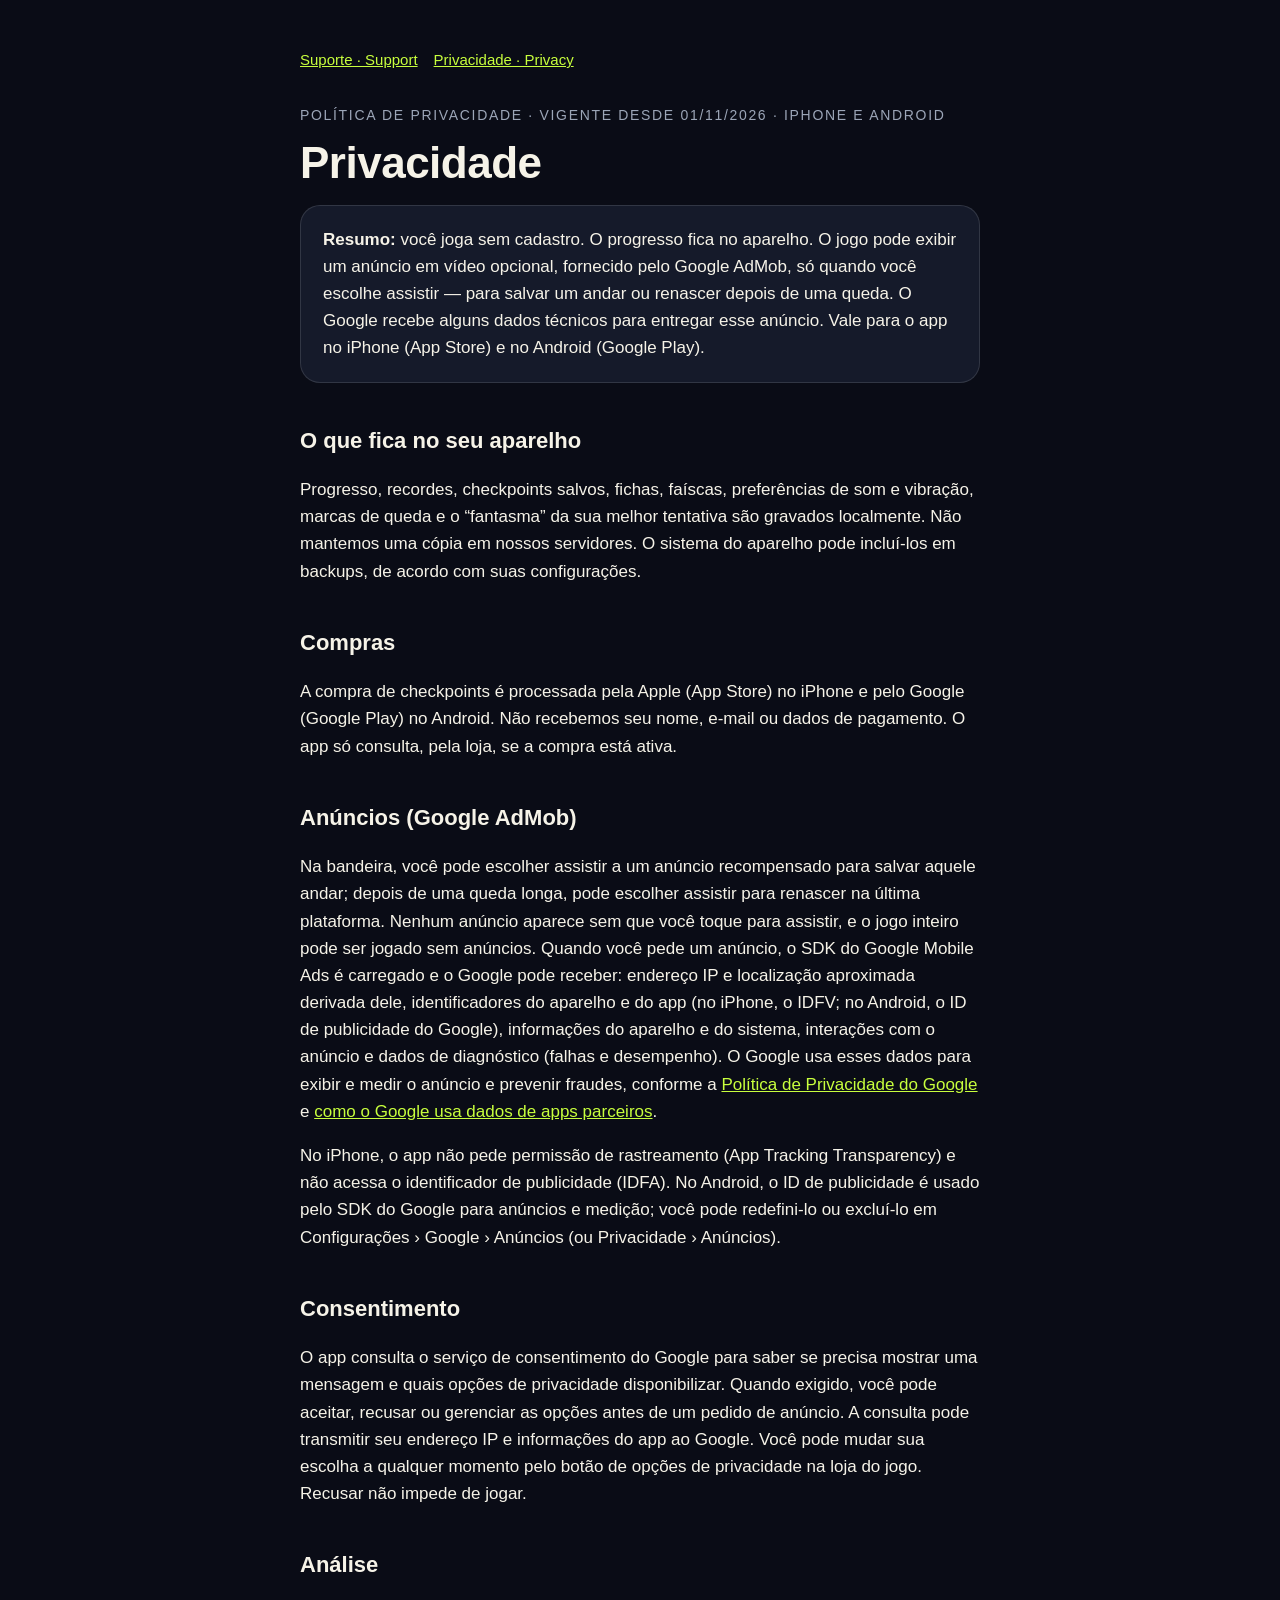
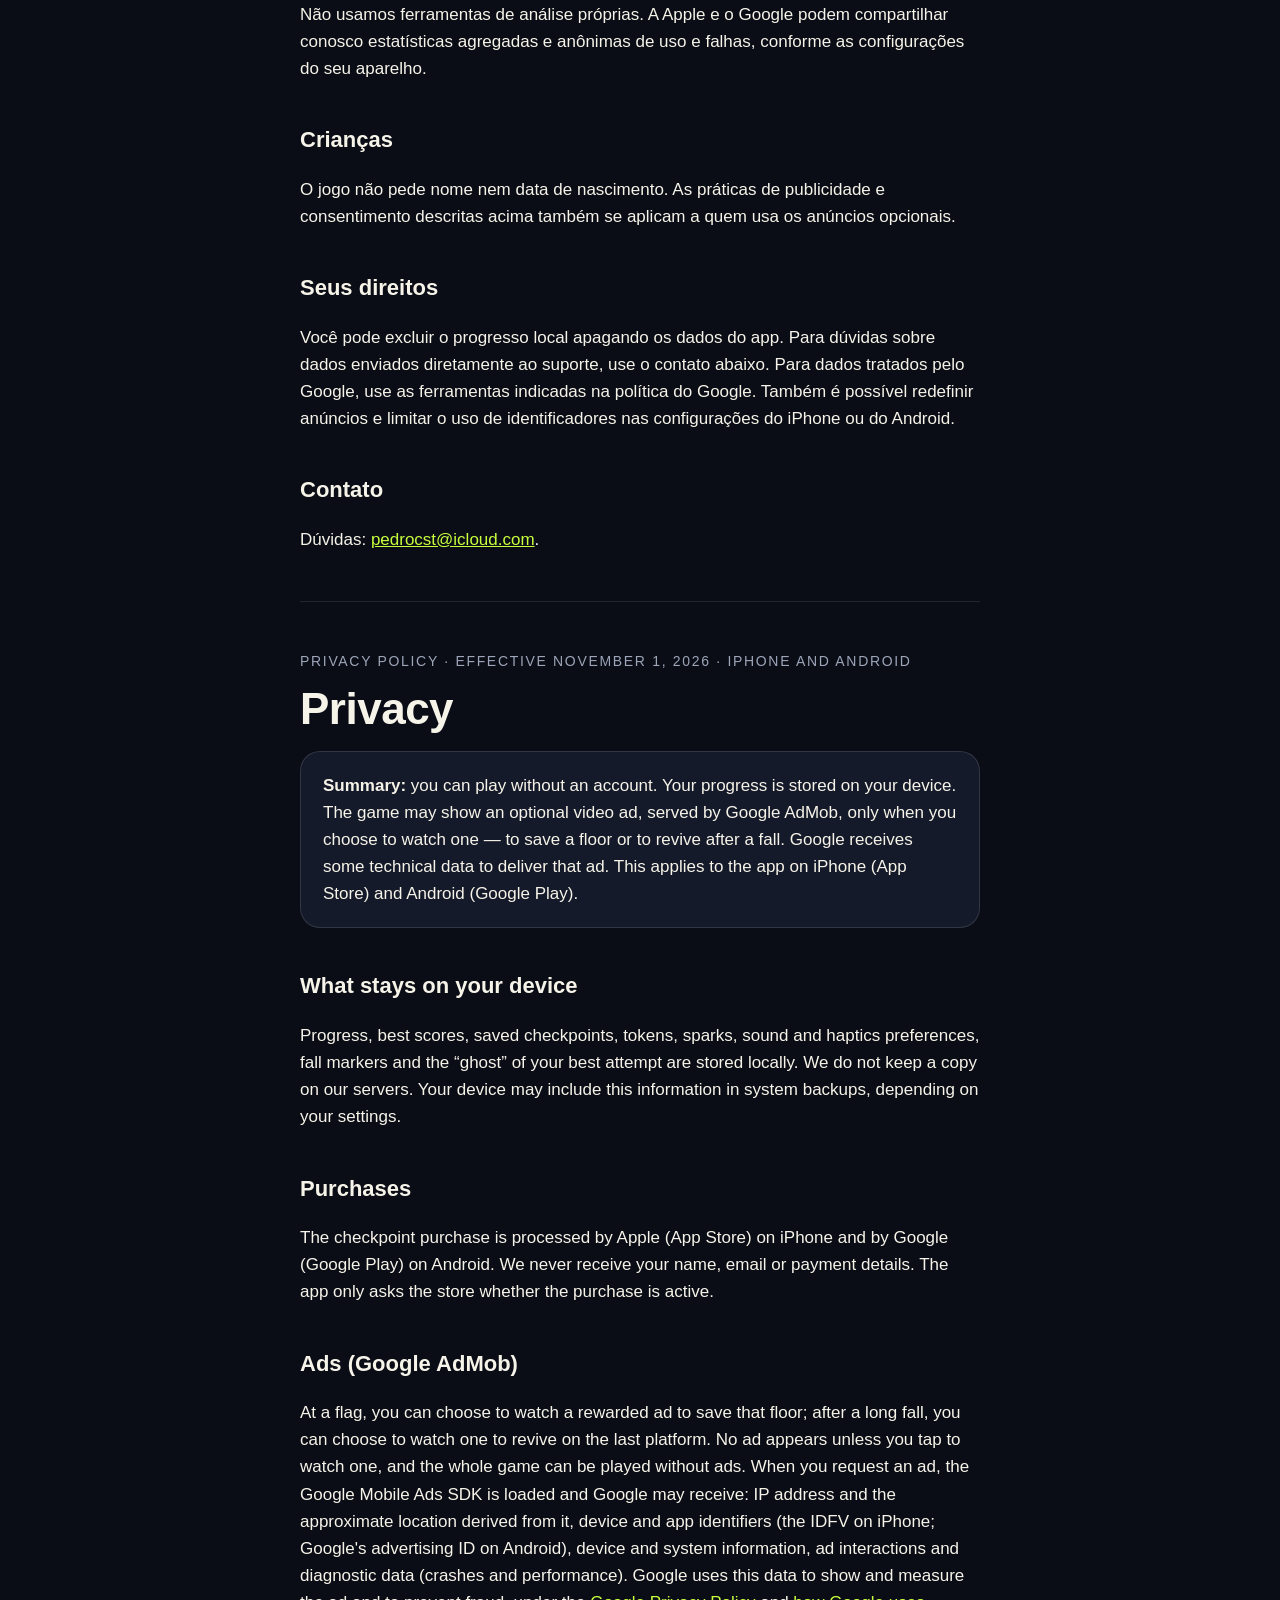
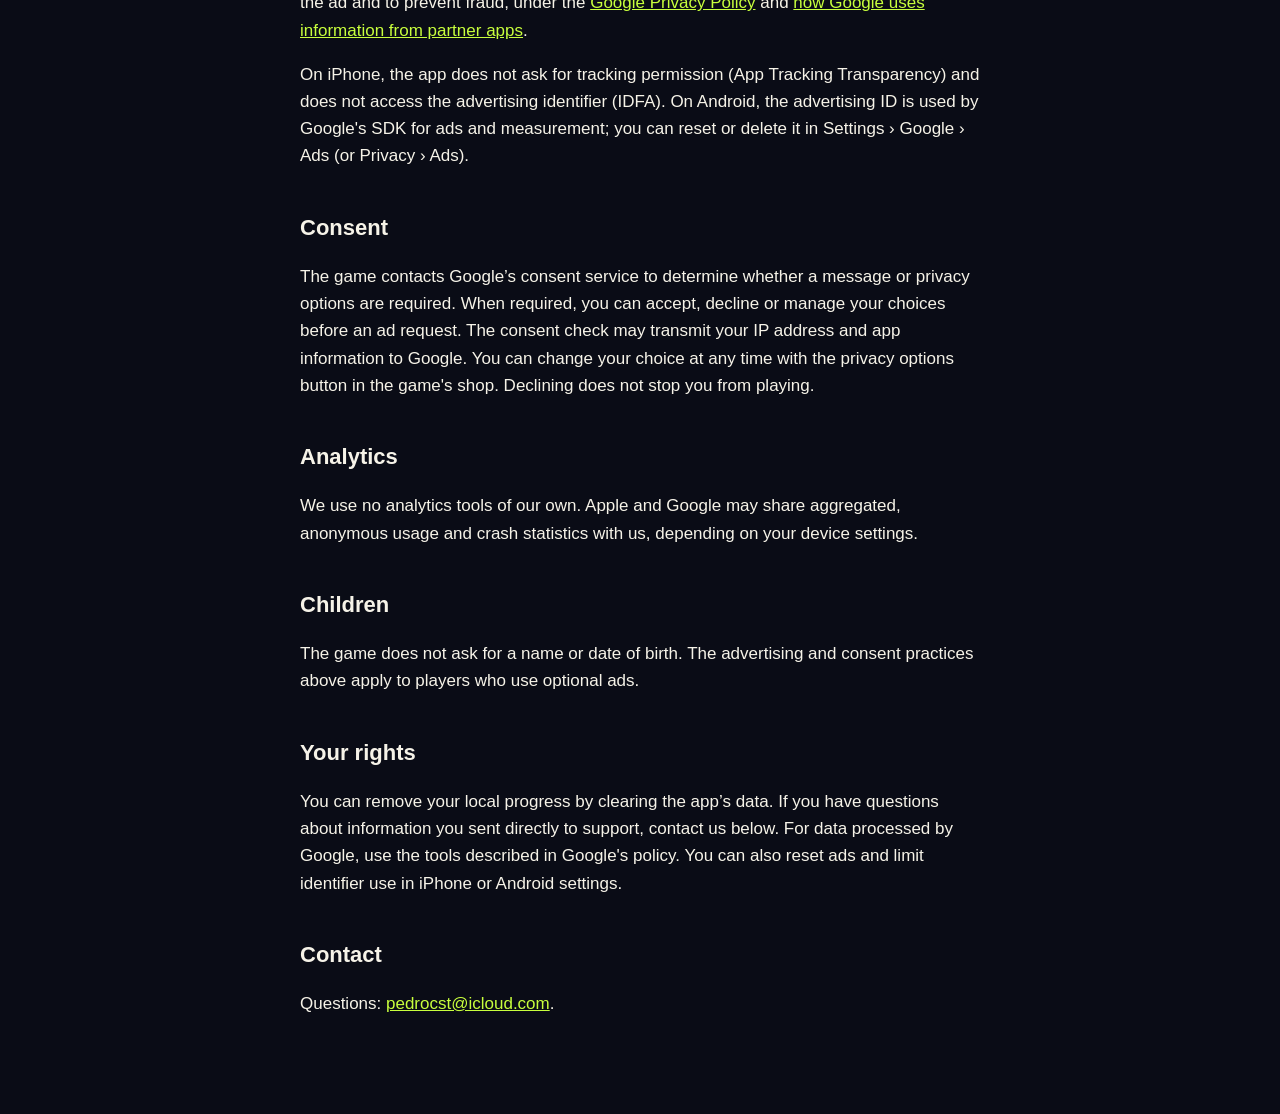
==== commit cc18cf32: "Clarify optional ads, consent and store support in both languages" ====
--- a/privacy.html
+++ b/privacy.html
@@ -1,26 +1,26 @@
 <!doctype html><html lang="pt-BR"><head><meta charset="utf-8"><meta name="viewport" content="width=device-width,initial-scale=1"><title>U Can't Win – Política de Privacidade / Privacy Policy</title><link rel="stylesheet" href="style.css"></head><body><main>
 <nav><a href="index.html">Suporte · Support</a><a href="privacy.html">Privacidade · Privacy</a></nav>
-<p class="tag">Política de privacidade · vigente desde 25/10/2026 · iPhone e Android</p><h1>Privacidade</h1>
-<div class="card"><strong>Resumo:</strong> nós não coletamos dados pessoais. O jogo pode exibir um anúncio em vídeo opcional, fornecido pelo Google AdMob, só quando você escolhe assistir — para salvar um andar ou renascer depois de uma queda. O Google recebe alguns dados técnicos para entregar esse anúncio. Vale para o app no iPhone (App Store) e no Android (Google Play).</div>
-<h2>O que fica no seu aparelho</h2><p>Progresso, recordes, checkpoints salvos, fichas, faíscas, preferências de som e vibração, marcas de queda e o “fantasma” da sua melhor tentativa são guardados apenas no seu aparelho. Nada disso é enviado para servidores nossos ou de terceiros. Ao apagar o app, esses dados são apagados.</p>
+<p class="tag">Política de privacidade · vigente desde 01/11/2026 · iPhone e Android</p><h1>Privacidade</h1>
+<div class="card"><strong>Resumo:</strong> você joga sem cadastro. O progresso fica no aparelho. O jogo pode exibir um anúncio em vídeo opcional, fornecido pelo Google AdMob, só quando você escolhe assistir — para salvar um andar ou renascer depois de uma queda. O Google recebe alguns dados técnicos para entregar esse anúncio. Vale para o app no iPhone (App Store) e no Android (Google Play).</div>
+<h2>O que fica no seu aparelho</h2><p>Progresso, recordes, checkpoints salvos, fichas, faíscas, preferências de som e vibração, marcas de queda e o “fantasma” da sua melhor tentativa são gravados localmente. Não mantemos uma cópia em nossos servidores. O sistema do aparelho pode incluí-los em backups, de acordo com suas configurações.</p>
 <h2>Compras</h2><p>A compra de checkpoints é processada pela Apple (App Store) no iPhone e pelo Google (Google Play) no Android. Não recebemos seu nome, e-mail ou dados de pagamento. O app só consulta, pela loja, se a compra está ativa.</p>
 <h2>Anúncios (Google AdMob)</h2><p>Na bandeira, você pode escolher assistir a um anúncio recompensado para salvar aquele andar; depois de uma queda longa, pode escolher assistir para renascer na última plataforma. Nenhum anúncio aparece sem que você toque para assistir, e o jogo inteiro pode ser jogado sem anúncios. Quando você pede um anúncio, o SDK do Google Mobile Ads é carregado e o Google pode receber: endereço IP e localização aproximada derivada dele, identificadores do aparelho e do app (no iPhone, o IDFV; no Android, o ID de publicidade do Google), informações do aparelho e do sistema, interações com o anúncio e dados de diagnóstico (falhas e desempenho). O Google usa esses dados para exibir e medir o anúncio e prevenir fraudes, conforme a <a href="https://policies.google.com/privacy">Política de Privacidade do Google</a> e <a href="https://policies.google.com/technologies/partner-sites">como o Google usa dados de apps parceiros</a>.</p>
 <p>No iPhone, o app não pede permissão de rastreamento (App Tracking Transparency) e não acessa o identificador de publicidade (IDFA). No Android, o ID de publicidade é usado pelo SDK do Google para anúncios e medição; você pode redefini-lo ou excluí-lo em Configurações › Google › Anúncios (ou Privacidade › Anúncios).</p>
-<h2>Consentimento</h2><p>No Espaço Econômico Europeu, no Reino Unido e na Suíça, o app mostra a mensagem de consentimento do Google antes do primeiro anúncio, com as opções de aceitar, recusar ou gerenciar. Você pode mudar sua escolha a qualquer momento pelo botão de opções de privacidade na loja do jogo. Recusar não impede de jogar.</p>
+<h2>Consentimento</h2><p>O app consulta o serviço de consentimento do Google para saber se precisa mostrar uma mensagem e quais opções de privacidade disponibilizar. Quando exigido, você pode aceitar, recusar ou gerenciar as opções antes de um pedido de anúncio. A consulta pode transmitir seu endereço IP e informações do app ao Google. Você pode mudar sua escolha a qualquer momento pelo botão de opções de privacidade na loja do jogo. Recusar não impede de jogar.</p>
 <h2>Análise</h2><p>Não usamos ferramentas de análise próprias. A Apple e o Google podem compartilhar conosco estatísticas agregadas e anônimas de uso e falhas, conforme as configurações do seu aparelho.</p>
-<h2>Crianças</h2><p>Não coletamos dados de ninguém, incluindo crianças. Os anúncios ficam limitados à classificação PG do AdMob (adequada à maioria dos públicos, com orientação dos pais); anúncios para adolescentes e adultos são bloqueados.</p>
-<h2>Seus direitos</h2><p>Como não guardamos dados pessoais e o jogo não tem conta, não há dados nossos para acessar ou excluir. Para dados tratados pelo Google, use as ferramentas indicadas na política do Google. Também é possível redefinir anúncios e limitar o uso de identificadores nas configurações do iPhone ou do Android.</p>
+<h2>Crianças</h2><p>O jogo não pede nome nem data de nascimento. As práticas de publicidade e consentimento descritas acima também se aplicam a quem usa os anúncios opcionais.</p>
+<h2>Seus direitos</h2><p>Você pode excluir o progresso local apagando os dados do app. Para dúvidas sobre dados enviados diretamente ao suporte, use o contato abaixo. Para dados tratados pelo Google, use as ferramentas indicadas na política do Google. Também é possível redefinir anúncios e limitar o uso de identificadores nas configurações do iPhone ou do Android.</p>
 <h2>Contato</h2><p>Dúvidas: <a href="mailto:pedrocst@icloud.com">pedrocst@icloud.com</a>.</p>
 <hr>
-<p class="tag">Privacy policy · effective October 25, 2026 · iPhone and Android</p><h1>Privacy</h1>
-<div class="card"><strong>Summary:</strong> we do not collect personal data. The game may show an optional video ad, served by Google AdMob, only when you choose to watch one — to save a floor or to revive after a fall. Google receives some technical data to deliver that ad. This applies to the app on iPhone (App Store) and Android (Google Play).</div>
-<h2>What stays on your device</h2><p>Progress, best scores, saved checkpoints, tokens, sparks, sound and haptics preferences, fall markers and the “ghost” of your best attempt are stored only on your device. None of it is sent to our servers or to third parties. Deleting the app deletes this data.</p>
+<p class="tag">Privacy policy · effective November 1, 2026 · iPhone and Android</p><h1>Privacy</h1>
+<div class="card"><strong>Summary:</strong> you can play without an account. Your progress is stored on your device. The game may show an optional video ad, served by Google AdMob, only when you choose to watch one — to save a floor or to revive after a fall. Google receives some technical data to deliver that ad. This applies to the app on iPhone (App Store) and Android (Google Play).</div>
+<h2>What stays on your device</h2><p>Progress, best scores, saved checkpoints, tokens, sparks, sound and haptics preferences, fall markers and the “ghost” of your best attempt are stored locally. We do not keep a copy on our servers. Your device may include this information in system backups, depending on your settings.</p>
 <h2>Purchases</h2><p>The checkpoint purchase is processed by Apple (App Store) on iPhone and by Google (Google Play) on Android. We never receive your name, email or payment details. The app only asks the store whether the purchase is active.</p>
 <h2>Ads (Google AdMob)</h2><p>At a flag, you can choose to watch a rewarded ad to save that floor; after a long fall, you can choose to watch one to revive on the last platform. No ad appears unless you tap to watch one, and the whole game can be played without ads. When you request an ad, the Google Mobile Ads SDK is loaded and Google may receive: IP address and the approximate location derived from it, device and app identifiers (the IDFV on iPhone; Google's advertising ID on Android), device and system information, ad interactions and diagnostic data (crashes and performance). Google uses this data to show and measure the ad and to prevent fraud, under the <a href="https://policies.google.com/privacy">Google Privacy Policy</a> and <a href="https://policies.google.com/technologies/partner-sites">how Google uses information from partner apps</a>.</p>
 <p>On iPhone, the app does not ask for tracking permission (App Tracking Transparency) and does not access the advertising identifier (IDFA). On Android, the advertising ID is used by Google's SDK for ads and measurement; you can reset or delete it in Settings › Google › Ads (or Privacy › Ads).</p>
-<h2>Consent</h2><p>In the European Economic Area, the UK and Switzerland, the app shows Google's consent message before the first ad, with options to accept, decline or manage. You can change your choice at any time with the privacy options button in the game's shop. Declining does not stop you from playing.</p>
+<h2>Consent</h2><p>The game contacts Google’s consent service to determine whether a message or privacy options are required. When required, you can accept, decline or manage your choices before an ad request. The consent check may transmit your IP address and app information to Google. You can change your choice at any time with the privacy options button in the game's shop. Declining does not stop you from playing.</p>
 <h2>Analytics</h2><p>We use no analytics tools of our own. Apple and Google may share aggregated, anonymous usage and crash statistics with us, depending on your device settings.</p>
-<h2>Children</h2><p>We collect no data from anyone, including children. Ads are limited to AdMob's PG rating (suitable for most audiences, with parental guidance); teen and mature ads are blocked.</p>
-<h2>Your rights</h2><p>Since we keep no personal data and the game has no accounts, there is no data of ours to access or delete. For data processed by Google, use the tools described in Google's policy. You can also reset ads and limit identifier use in iPhone or Android settings.</p>
+<h2>Children</h2><p>The game does not ask for a name or date of birth. The advertising and consent practices above apply to players who use optional ads.</p>
+<h2>Your rights</h2><p>You can remove your local progress by clearing the app’s data. If you have questions about information you sent directly to support, contact us below. For data processed by Google, use the tools described in Google's policy. You can also reset ads and limit identifier use in iPhone or Android settings.</p>
 <h2>Contact</h2><p>Questions: <a href="mailto:pedrocst@icloud.com">pedrocst@icloud.com</a>.</p>
 </main></body></html>
